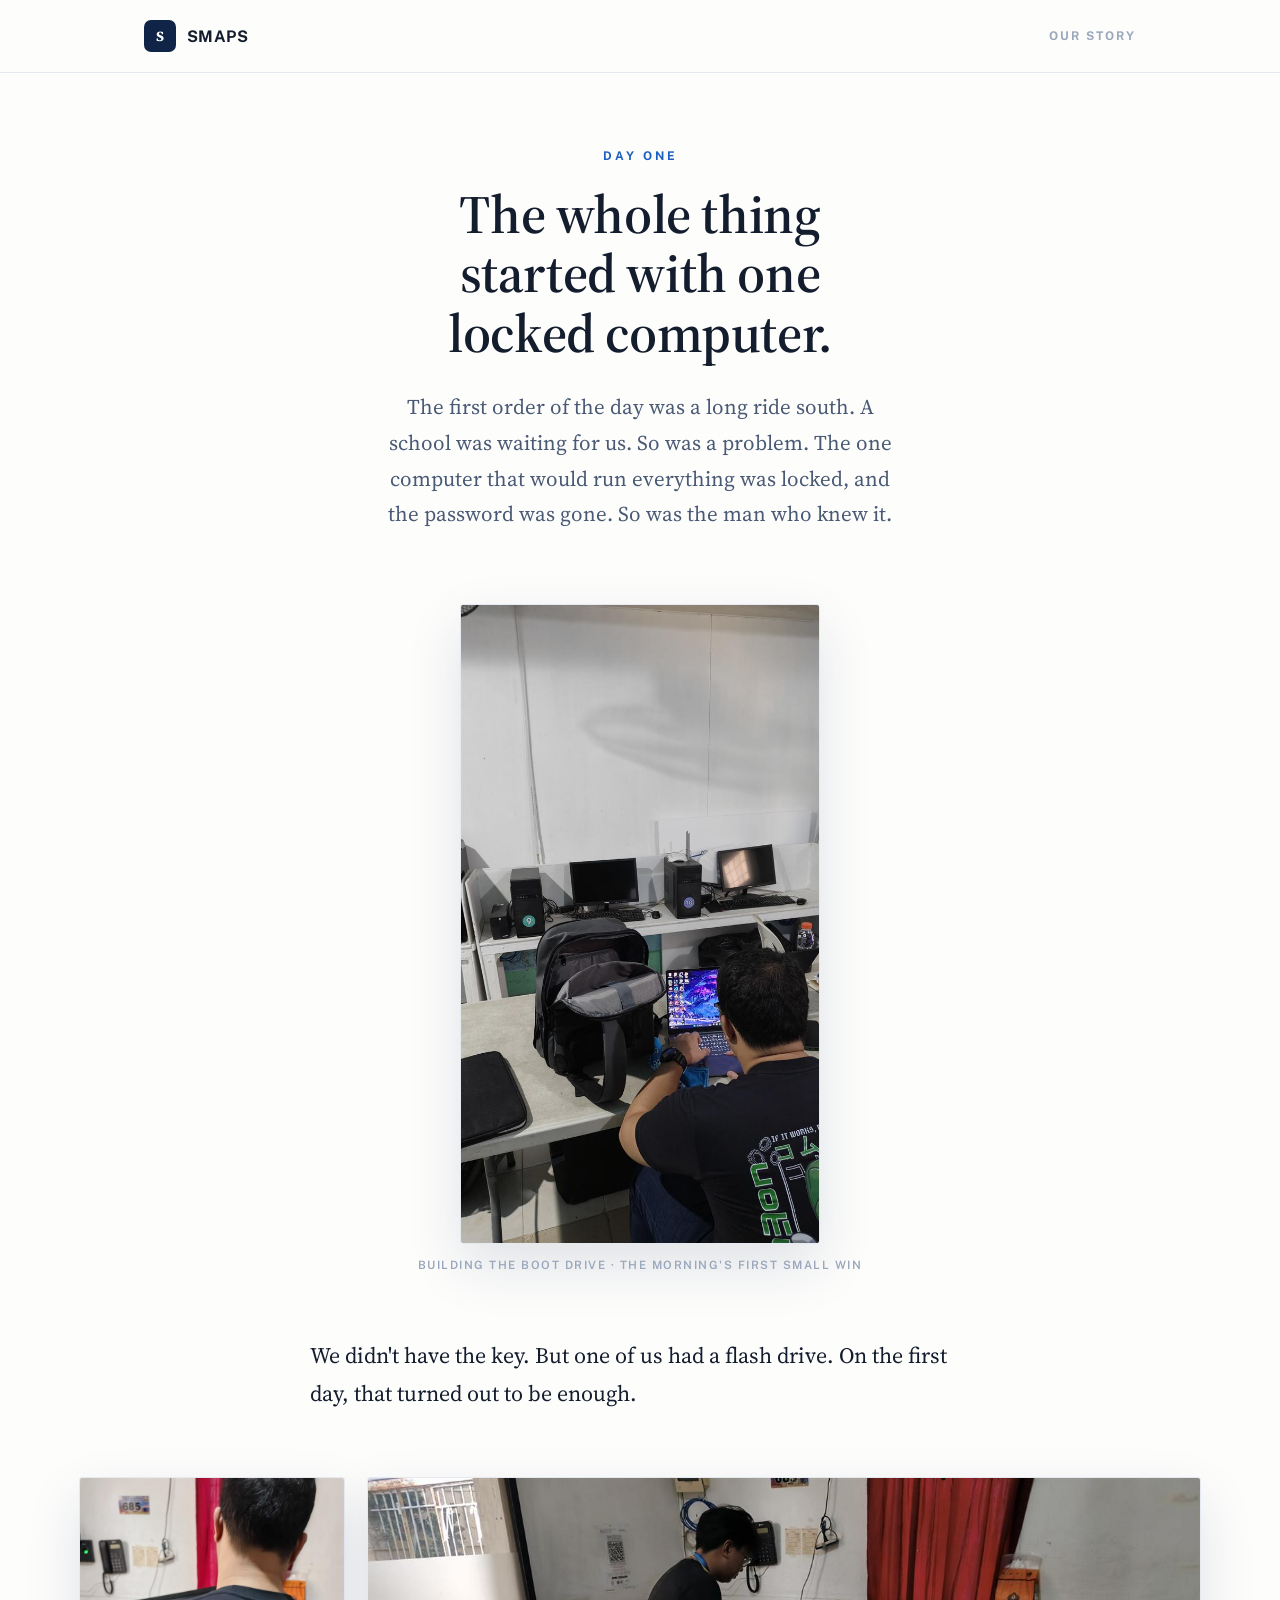
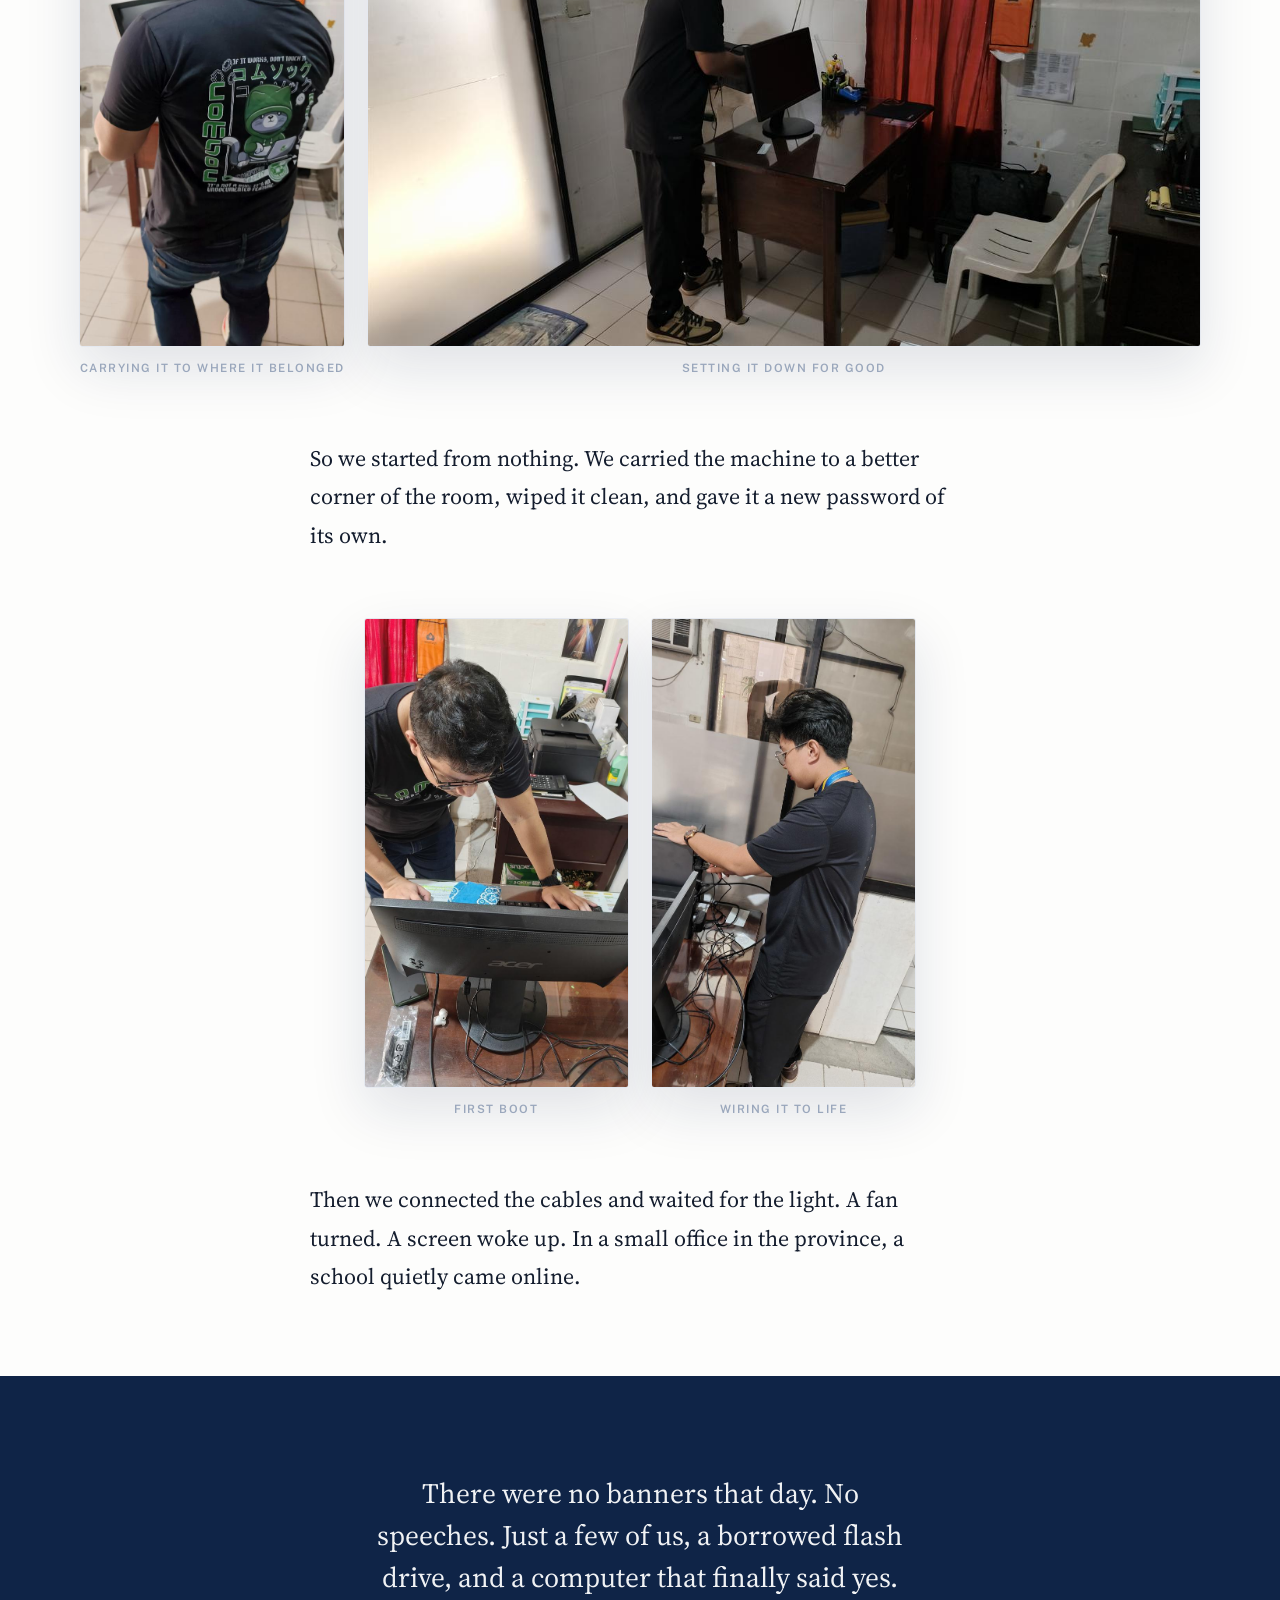
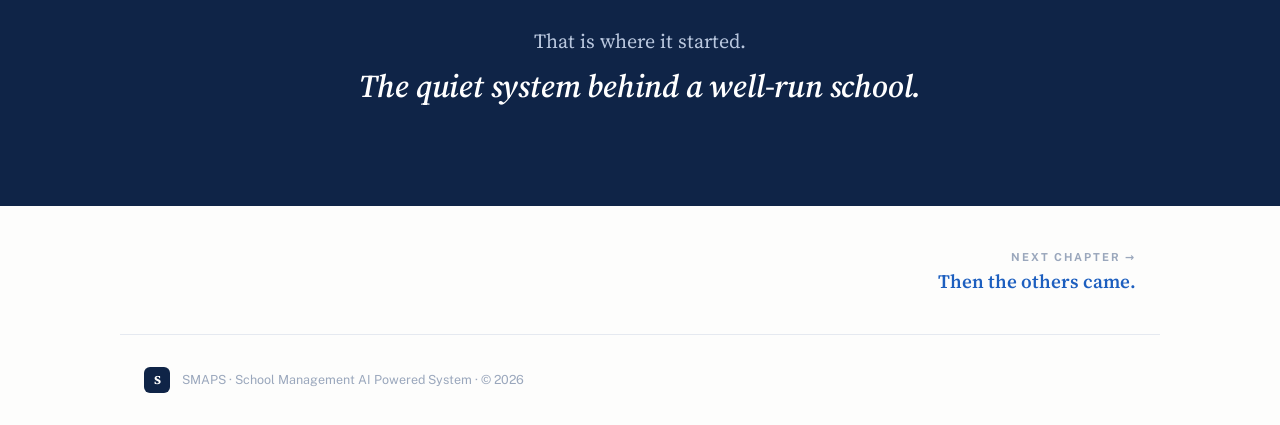
==== story/index.html @ 257e47fe "Add "Our Story" photo-essays under /story Day One (locked-computer origin) + Chapter Two ("Then the " ====
<!DOCTYPE html>
<html lang="en">
<head>
  <meta charset="utf-8">
  <meta name="viewport" content="width=device-width, initial-scale=1">
  <title>SMAPS — Day One</title>
  <meta name="description" content="How SMAPS started: one locked computer, a borrowed flash drive, and a school that quietly came online.">
  <link rel="icon" href="data:image/svg+xml,%3Csvg%20xmlns='http://www.w3.org/2000/svg'%20viewBox='0%200%2032%2032'%3E%3Crect%20width='32'%20height='32'%20rx='7'%20fill='%230F2447'/%3E%3Ctext%20x='16'%20y='23'%20text-anchor='middle'%20font-family='Georgia,serif'%20font-size='19'%20font-weight='700'%20fill='white'%3ES%3C/text%3E%3C/svg%3E">
  <link rel="preconnect" href="https://fonts.googleapis.com">
  <link rel="preconnect" href="https://fonts.gstatic.com" crossorigin>
  <link href="https://fonts.googleapis.com/css2?family=Source+Serif+4:ital,opsz,wght@0,8..60,400;0,8..60,600;0,8..60,700;1,8..60,400;1,8..60,600&family=Public+Sans:wght@400;600;700&display=swap" rel="stylesheet">
  <style>
    :root {
      --navy:#0F2447; --action:#1D5FBF; --action-hover:#164A96; --tint:#E8F0FC;
      --bg:#FDFDFC; --ink:#141D2E; --gray-1:#4A5A75; --gray-2:#5B6B85; --gray-3:#9AA7BC;
      --border:#E5E9F0; --trust-label:#B9C7DE;
      --serif:'Source Serif 4', Georgia, serif;
      --sans:'Public Sans', system-ui, -apple-system, sans-serif;
      --col:660px; --wide:1040px; --pad:24px;
    }
    * { box-sizing:border-box; }
    body { margin:0; background:var(--bg); color:var(--ink); font-family:var(--sans); -webkit-font-smoothing:antialiased; }

    .eyebrow { font-family:var(--sans); font-size:12px; font-weight:700; letter-spacing:3px; text-transform:uppercase; color:var(--action); }

    /* header */
    .site { border-bottom:1px solid var(--border); }
    .site-inner { max-width:var(--wide); margin:0 auto; padding:20px var(--pad); display:flex; align-items:center; gap:12px; }
    .brand { display:flex; align-items:center; gap:11px; }
    .mark { width:32px; height:32px; border-radius:7px; background:var(--navy); color:#fff; display:flex; align-items:center; justify-content:center; font-weight:700; font-size:14px; font-family:var(--serif); flex:none; }
    .brand-name { font-weight:700; font-size:16px; letter-spacing:0.4px; }
    .site-label { margin-left:auto; font-size:12px; font-weight:700; letter-spacing:2px; text-transform:uppercase; color:var(--gray-3); }

    /* article shell */
    .story { padding:0 var(--pad); }
    .col { max-width:var(--col); margin-left:auto; margin-right:auto; }
    .wide { max-width:var(--wide); margin-left:auto; margin-right:auto; }

    /* lede */
    .lede { padding:76px 0 8px; text-align:center; }
    .lede .eyebrow { margin-bottom:22px; }
    .lede h1 { font-family:var(--serif); font-weight:600; font-size:clamp(34px, 5.4vw, 54px); line-height:1.1; letter-spacing:-0.4px; margin:0 auto 26px; max-width:16ch; text-wrap:balance; }
    .intro { font-family:var(--serif); font-size:21px; line-height:1.7; color:var(--gray-1); margin:0 auto; max-width:52ch; text-wrap:pretty; }

    /* narrative paragraphs */
    .beat { font-family:var(--serif); font-size:22px; line-height:1.75; color:var(--ink); margin:56px auto; text-wrap:pretty; }
    .beat .lead-cap { font-weight:700; }

    /* figures */
    figure { margin:0; }
    .story figure img {
      display:block; width:auto; max-width:100%; height:auto;
      border:1px solid var(--border); border-radius:3px;
      box-shadow:0 22px 56px rgba(15,36,71,0.12);
    }
    figcaption { font-family:var(--sans); font-size:11.5px; font-weight:600; letter-spacing:1.5px; text-transform:uppercase; color:var(--gray-3); margin-top:14px; text-align:center; }

    /* single wide photo (portrait) */
    .solo { margin:64px auto; text-align:center; }
    .solo img { max-height:640px; margin:0 auto; }

    /* photo pairs */
    .pair { margin:64px auto; display:flex; gap:22px; justify-content:center; align-items:flex-start; flex-wrap:wrap; }
    .pair figure { display:flex; flex-direction:column; align-items:center; }
    .pair figure img { max-height:470px; }

    /* closing band */
    .closing { background:var(--navy); margin-top:80px; padding:96px var(--pad); }
    .closing .col { text-align:center; }
    .closing-lead { font-family:var(--serif); font-size:clamp(22px, 3vw, 28px); line-height:1.5; color:rgba(255,255,255,0.94); margin:0 0 28px; text-wrap:balance; }
    .closing-tag { font-family:var(--serif); font-size:20px; line-height:1.5; color:var(--trust-label); margin:0; }
    .closing-tag em { display:block; margin-top:6px; font-style:italic; font-size:clamp(24px, 3.4vw, 32px); font-weight:600; color:#fff; letter-spacing:-0.2px; }

    /* footer */
    .site-footer { border-top:1px solid var(--border); max-width:var(--wide); margin:0 auto; padding:32px var(--pad); display:flex; align-items:center; gap:12px; }
    .site-footer .mark { width:26px; height:26px; font-size:12px; border-radius:6px; }
    .site-footer span { font-size:12.5px; color:var(--gray-3); }

    /* scroll reveal (disabled under reduced-motion) */
    .reveal { opacity:0; transform:translateY(18px); transition:opacity .7s ease, transform .7s ease; }
    .reveal.in { opacity:1; transform:none; }
    @media (prefers-reduced-motion: reduce) { .reveal { opacity:1; transform:none; transition:none; } }

    /* mobile */
    @media (max-width:680px) {
      :root { --pad:20px; }
      .lede { padding:52px 0 4px; }
      .intro { font-size:19px; }
      .beat { font-size:20px; margin:44px auto; }
      .pair { flex-direction:column; gap:28px; margin:44px auto; }
      .pair figure img { max-height:none; width:100%; }
      .solo img { max-height:none; width:100%; }
      .closing { padding:72px var(--pad); margin-top:56px; }
    }

    /* chapter nav */
    .chapter-nav { max-width:var(--wide); margin:0 auto; padding:40px var(--pad); text-align:right; }
    .chapter-link { display:inline-flex; flex-direction:column; gap:4px; text-decoration:none; }
    .chapter-link .cn-kicker { font-size:11px; font-weight:700; letter-spacing:2px; text-transform:uppercase; color:var(--gray-3); }
    .chapter-link .cn-title { font-family:var(--serif); font-size:19px; font-weight:600; color:var(--action); }
    .chapter-link:hover .cn-title { color:var(--action-hover); }
  </style>
</head>
<body>

  <header class="site">
    <div class="site-inner">
      <div class="brand">
        <div class="mark">S</div>
        <span class="brand-name">SMAPS</span>
      </div>
      <div class="site-label">Our Story</div>
    </div>
  </header>

  <article class="story">
    <header class="lede col">
      <div class="eyebrow">Day One</div>
      <h1>The whole thing started with one locked computer.</h1>
      <p class="intro">The first order of the day was a long ride south. A school was waiting for us. So was a problem. The one computer that would run everything was locked, and the password was gone. So was the man who knew it.</p>
    </header>

    <figure class="solo reveal">
      <img src="assets/1.jpg" alt="A teammate building a Windows boot drive on a laptop, older tower PCs on the shelf behind">
      <figcaption>Building the boot drive · the morning's first small win</figcaption>
    </figure>

    <p class="beat col reveal">We didn't have the key. But one of us had a flash drive. On the first day, that turned out to be enough.</p>

    <div class="pair reveal">
      <figure>
        <img src="assets/2.jpg" alt="Carrying the computer across the room to a better spot">
        <figcaption>Carrying it to where it belonged</figcaption>
      </figure>
      <figure>
        <img src="assets/3.jpg" alt="Setting the monitor down on a wooden desk in the new spot">
        <figcaption>Setting it down for good</figcaption>
      </figure>
    </div>

    <p class="beat col reveal">So we started from nothing. We carried the machine to a better corner of the room, wiped it clean, and gave it a new password of its own.</p>

    <div class="pair reveal">
      <figure>
        <img src="assets/4.jpg" alt="Hands on the keyboard at first boot, a Divine Mercy image on the wall above">
        <figcaption>First boot</figcaption>
      </figure>
      <figure>
        <img src="assets/5.jpg" alt="Wiring the cables into the back of the machine">
        <figcaption>Wiring it to life</figcaption>
      </figure>
    </div>

    <p class="beat col reveal">Then we connected the cables and waited for the light. A fan turned. A screen woke up. In a small office in the province, a school quietly came online.</p>
  </article>

  <section class="closing">
    <div class="col">
      <p class="closing-lead">There were no banners that day. No speeches. Just a few of us, a borrowed flash drive, and a computer that finally said yes.</p>
      <p class="closing-tag">That is where it started.<em>The quiet system behind a well-run school.</em></p>
    </div>
  </section>

  <nav class="chapter-nav">
    <a class="chapter-link" href="day-two/index.html">
      <span class="cn-kicker">Next chapter →</span>
      <span class="cn-title">Then the others came.</span>
    </a>
  </nav>

  <footer class="site-footer">
    <div class="mark">S</div>
    <span>SMAPS · School Management AI Powered System · © 2026</span>
  </footer>

  <script>
    (function () {
      var els = document.querySelectorAll('.reveal');
      if (!('IntersectionObserver' in window) || matchMedia('(prefers-reduced-motion: reduce)').matches) {
        els.forEach(function (el) { el.classList.add('in'); });
        return;
      }
      var io = new IntersectionObserver(function (entries) {
        entries.forEach(function (e) { if (e.isIntersecting) { e.target.classList.add('in'); io.unobserve(e.target); } });
      }, { rootMargin: '0px 0px -12% 0px', threshold: 0.08 });
      els.forEach(function (el) { io.observe(el); });
    })();
  </script>
</body>
</html>
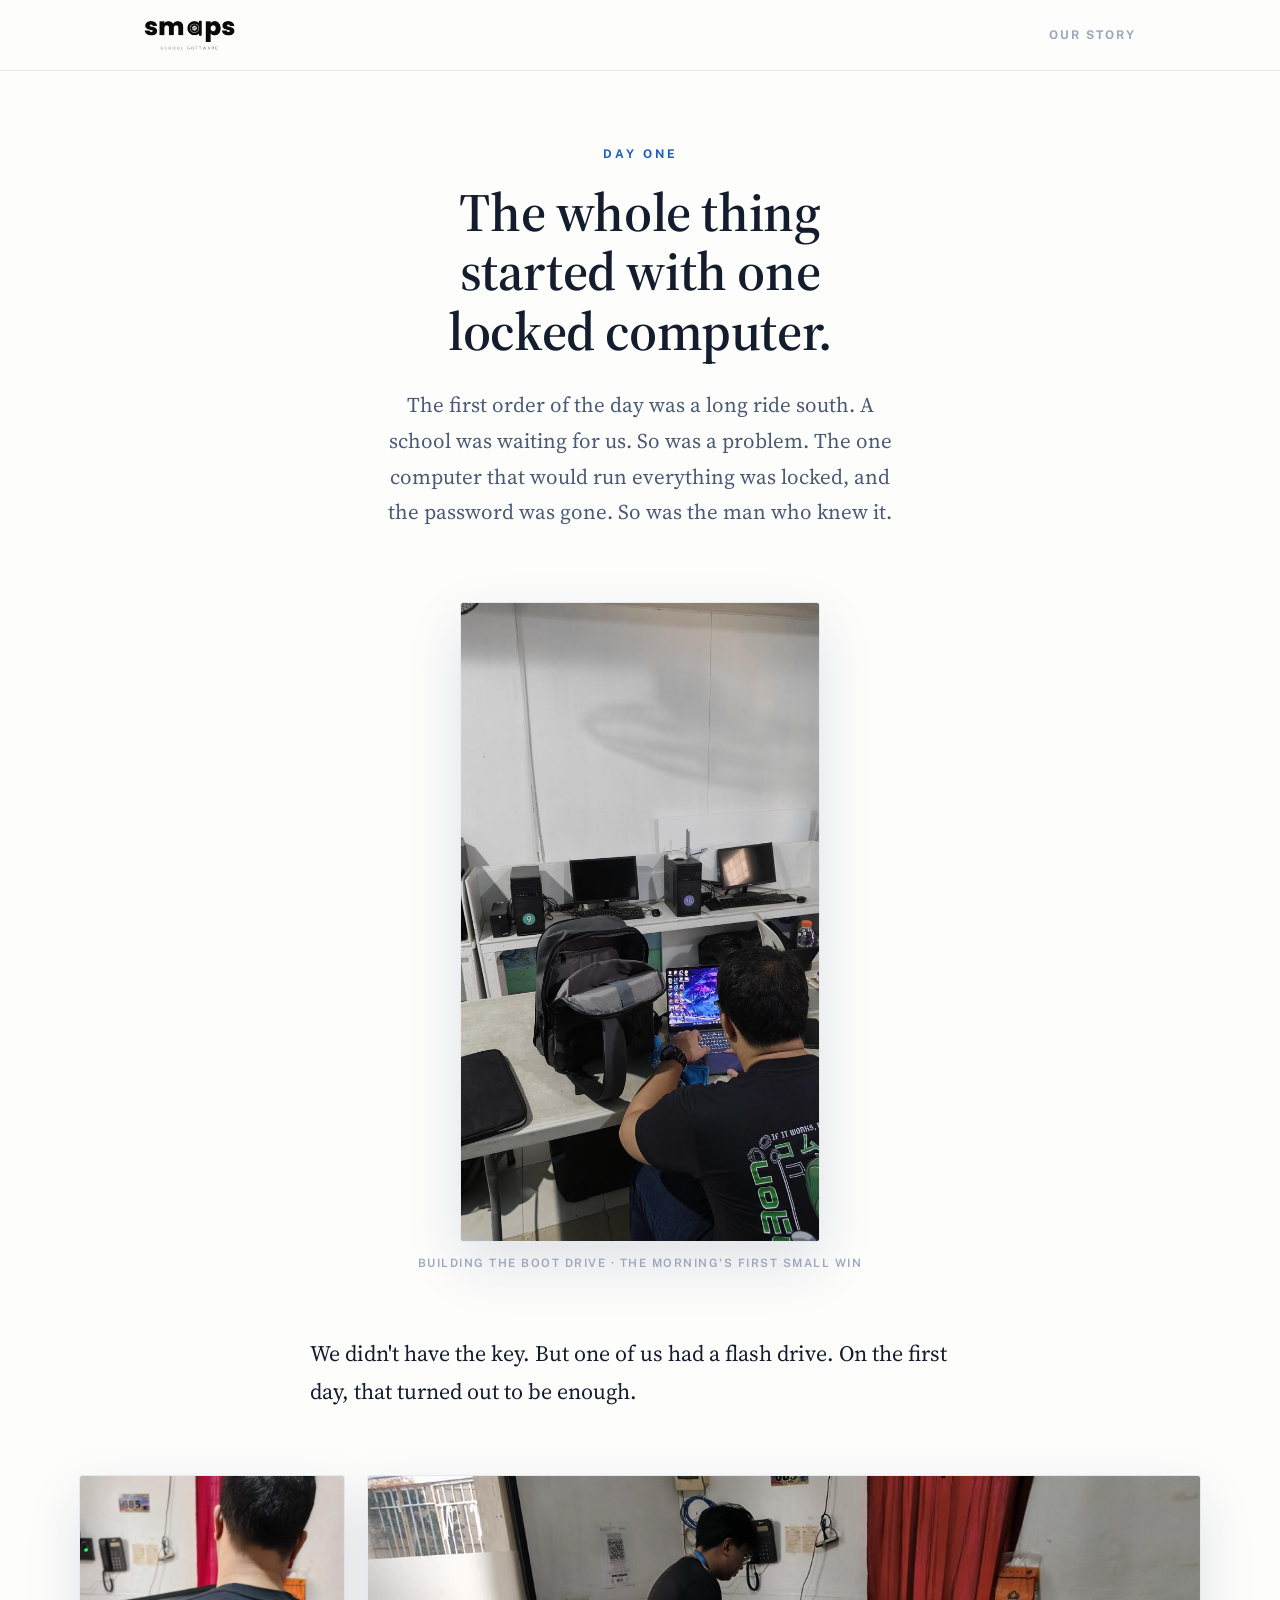
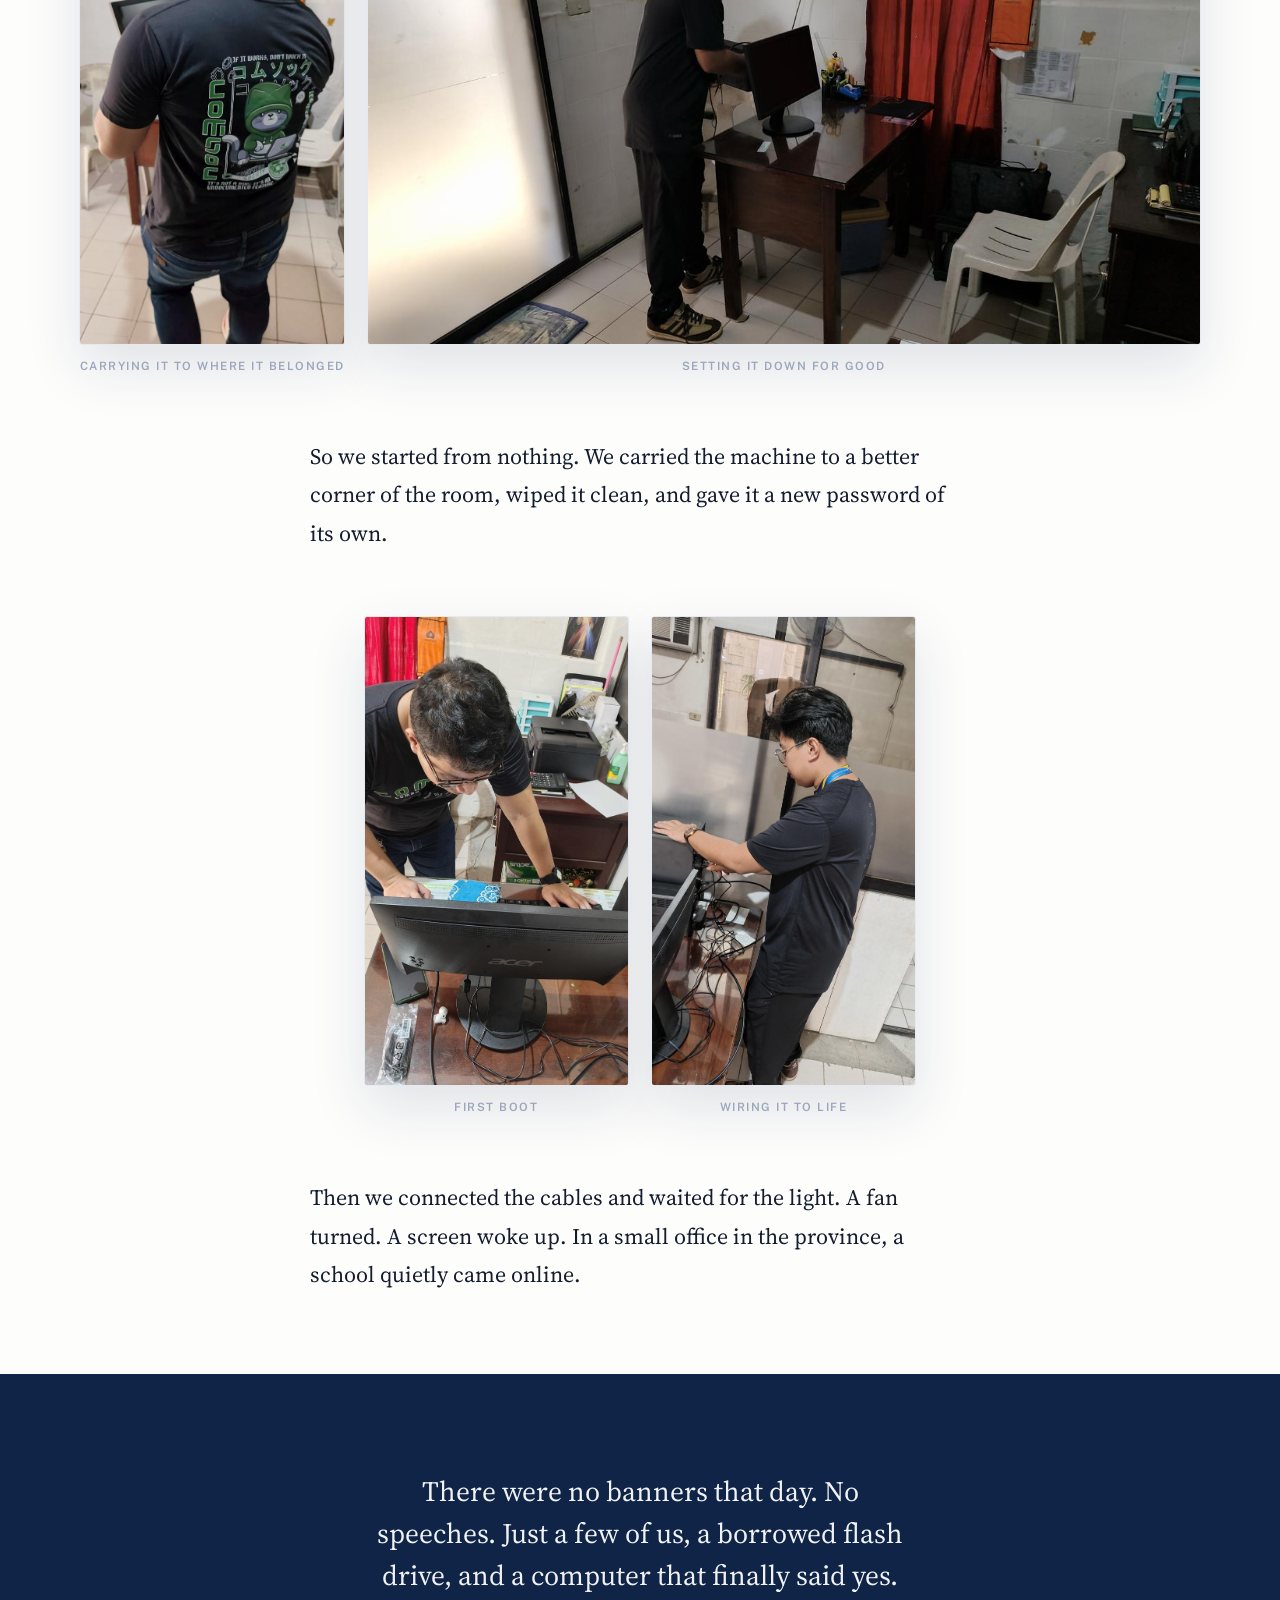
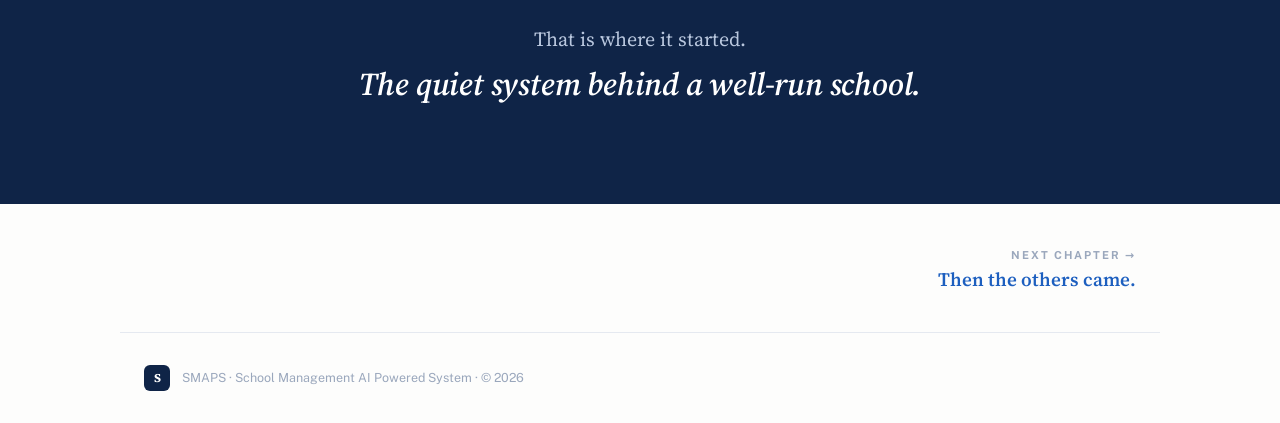
==== commit 9395739f: "Add SMAPS logo + Our Story section (glimpse + BLVD feature) - Real logo in landing header (white, ov" ====
--- a/story/index.html
+++ b/story/index.html
@@ -29,6 +29,7 @@
     .brand { display:flex; align-items:center; gap:11px; }
     .mark { width:32px; height:32px; border-radius:7px; background:var(--navy); color:#fff; display:flex; align-items:center; justify-content:center; font-weight:700; font-size:14px; font-family:var(--serif); flex:none; }
     .brand-name { font-weight:700; font-size:16px; letter-spacing:0.4px; }
+    .brand-logo { height:30px; width:auto; display:block; }
     .site-label { margin-left:auto; font-size:12px; font-weight:700; letter-spacing:2px; text-transform:uppercase; color:var(--gray-3); }
 
     /* article shell */
@@ -105,10 +106,9 @@
 
   <header class="site">
     <div class="site-inner">
-      <div class="brand">
-        <div class="mark">S</div>
-        <span class="brand-name">SMAPS</span>
-      </div>
+      <a class="brand" href="#" aria-label="SMAPS home">
+        <img class="brand-logo" src="assets/logo.png" alt="SMAPS — School Management AI Powered System">
+      </a>
       <div class="site-label">Our Story</div>
     </div>
   </header>
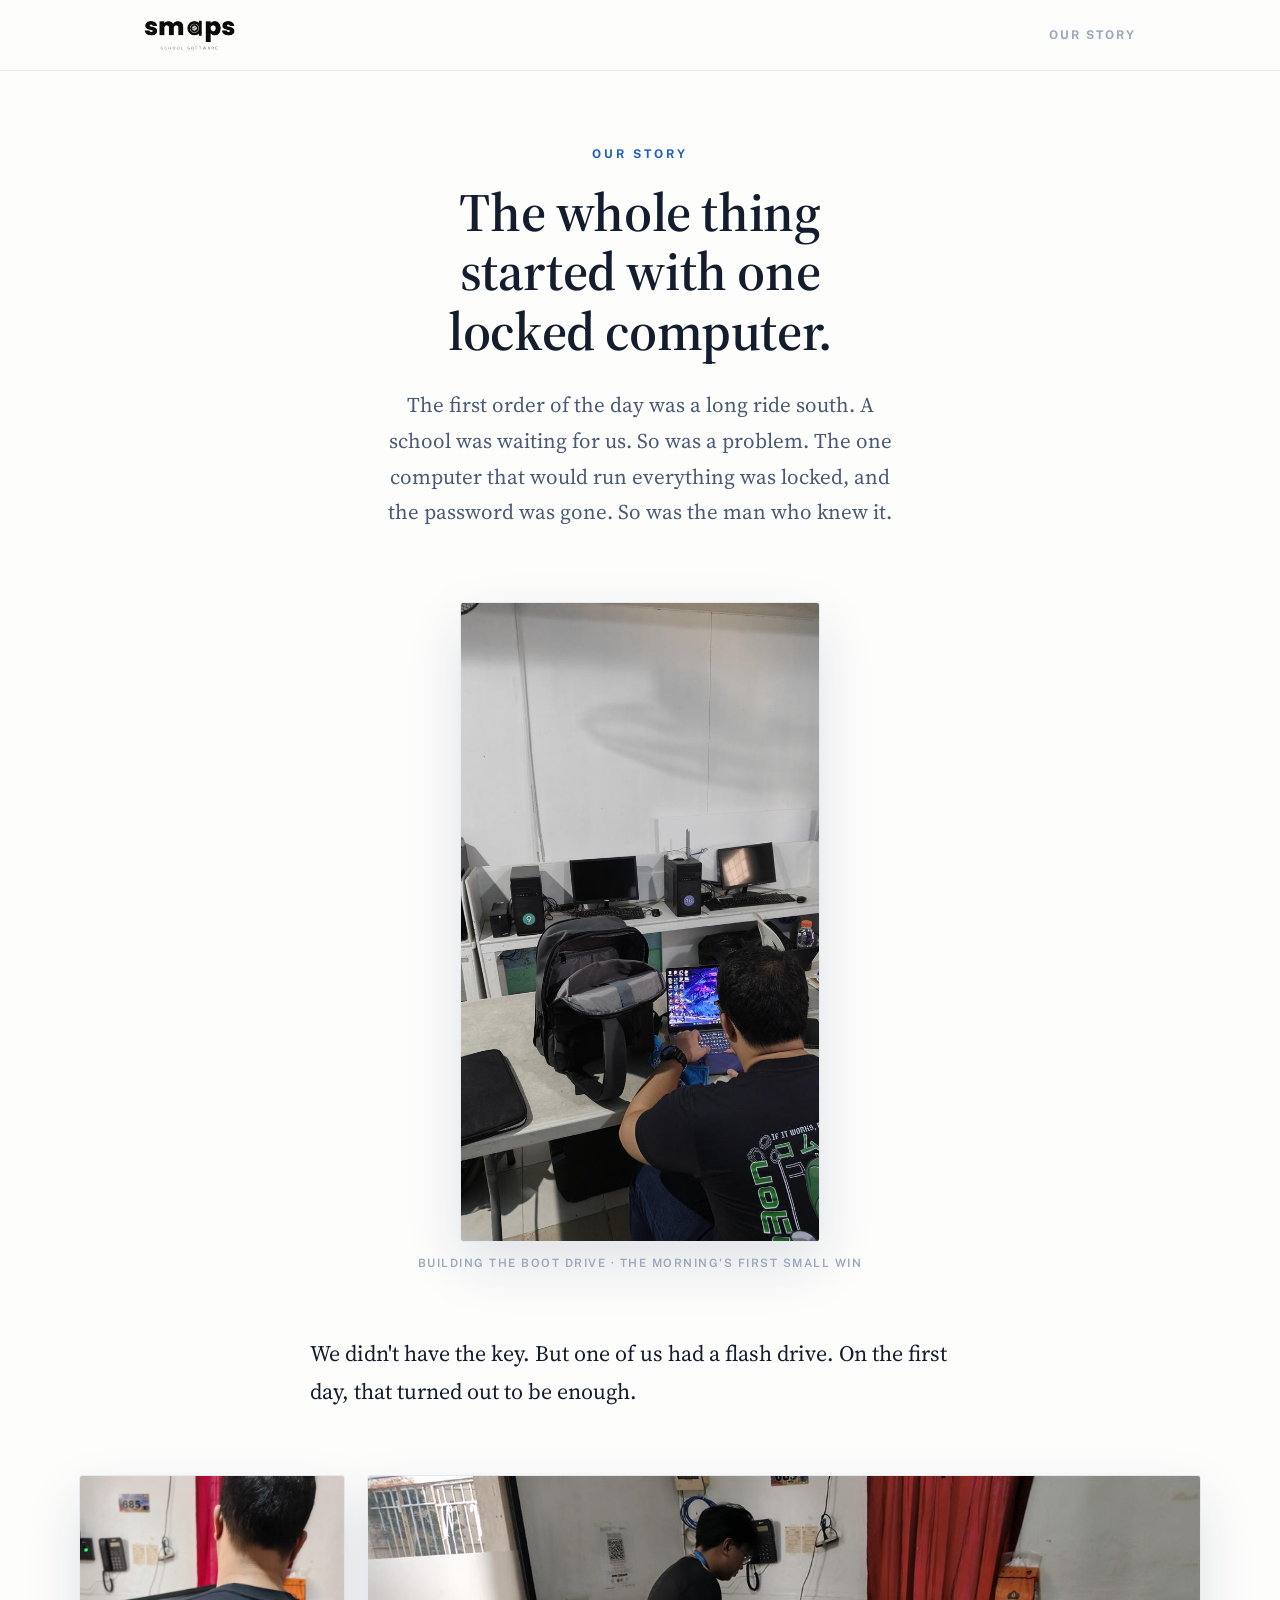
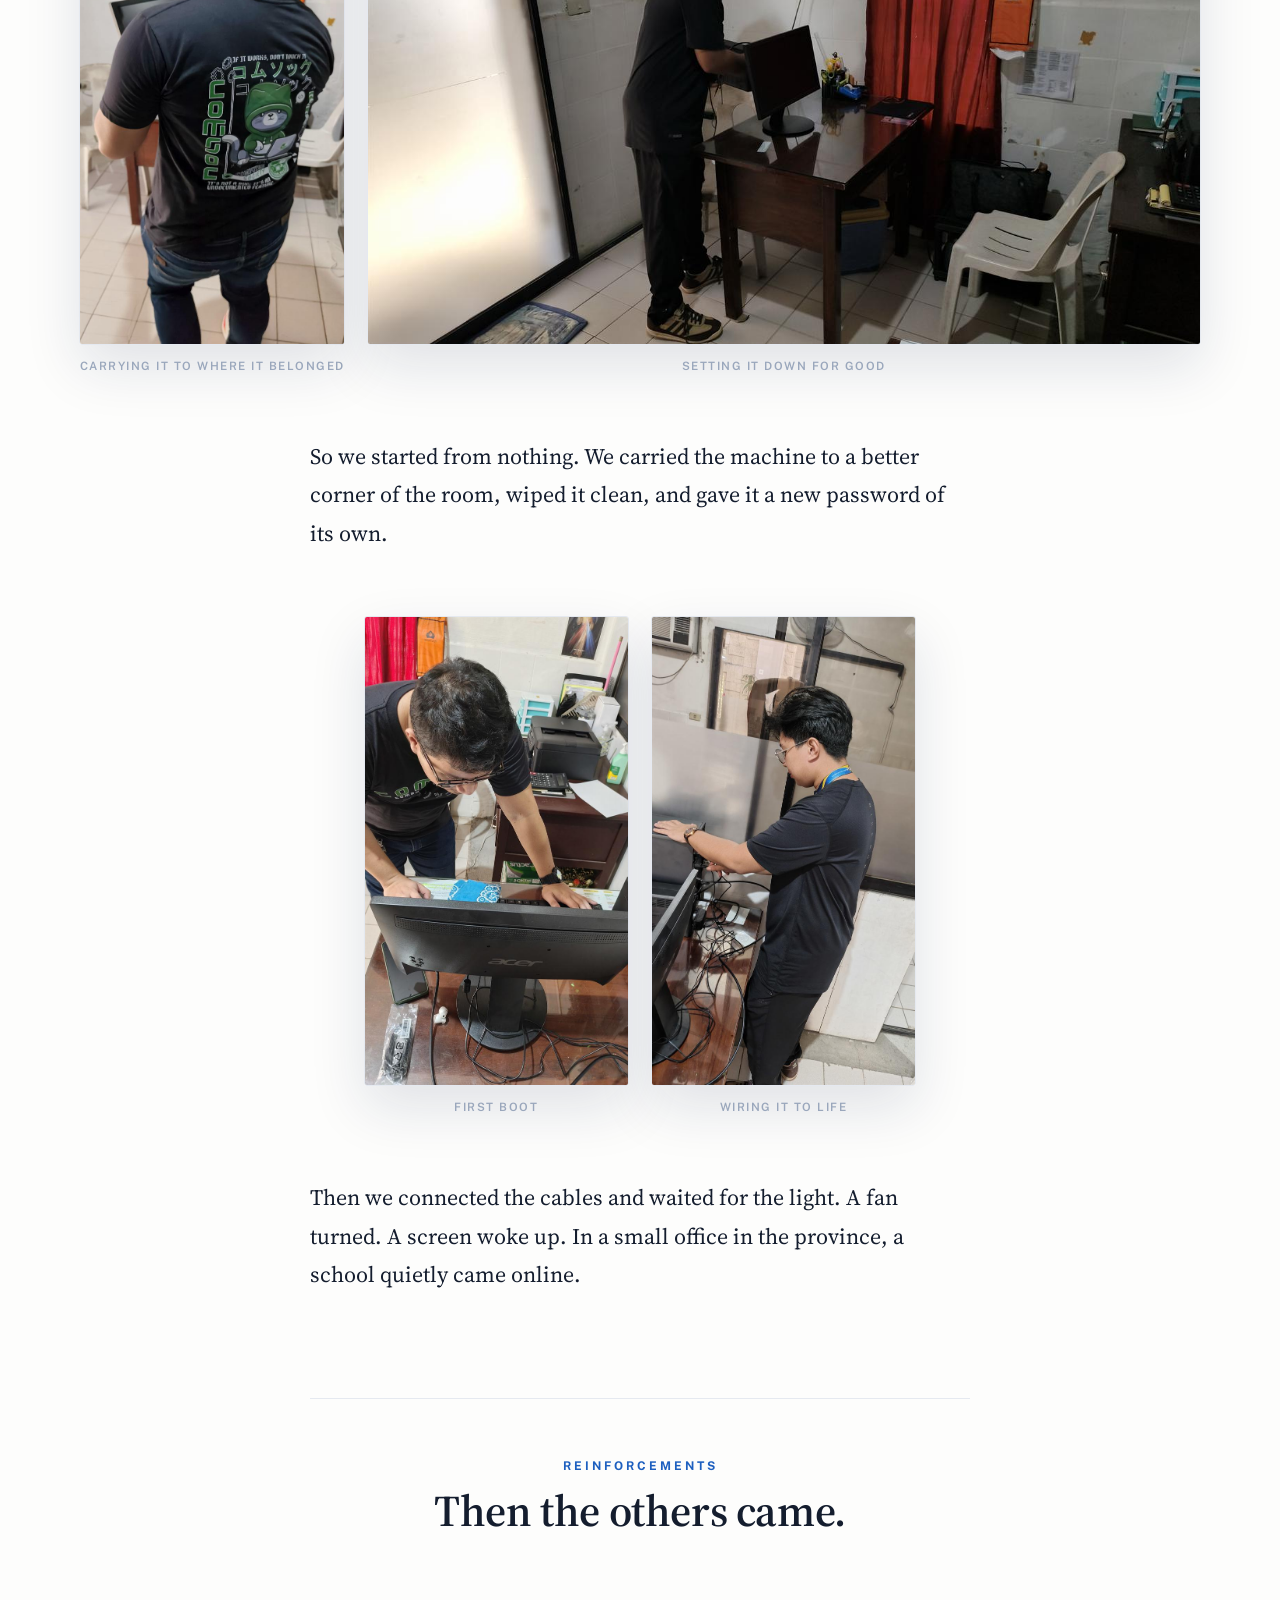
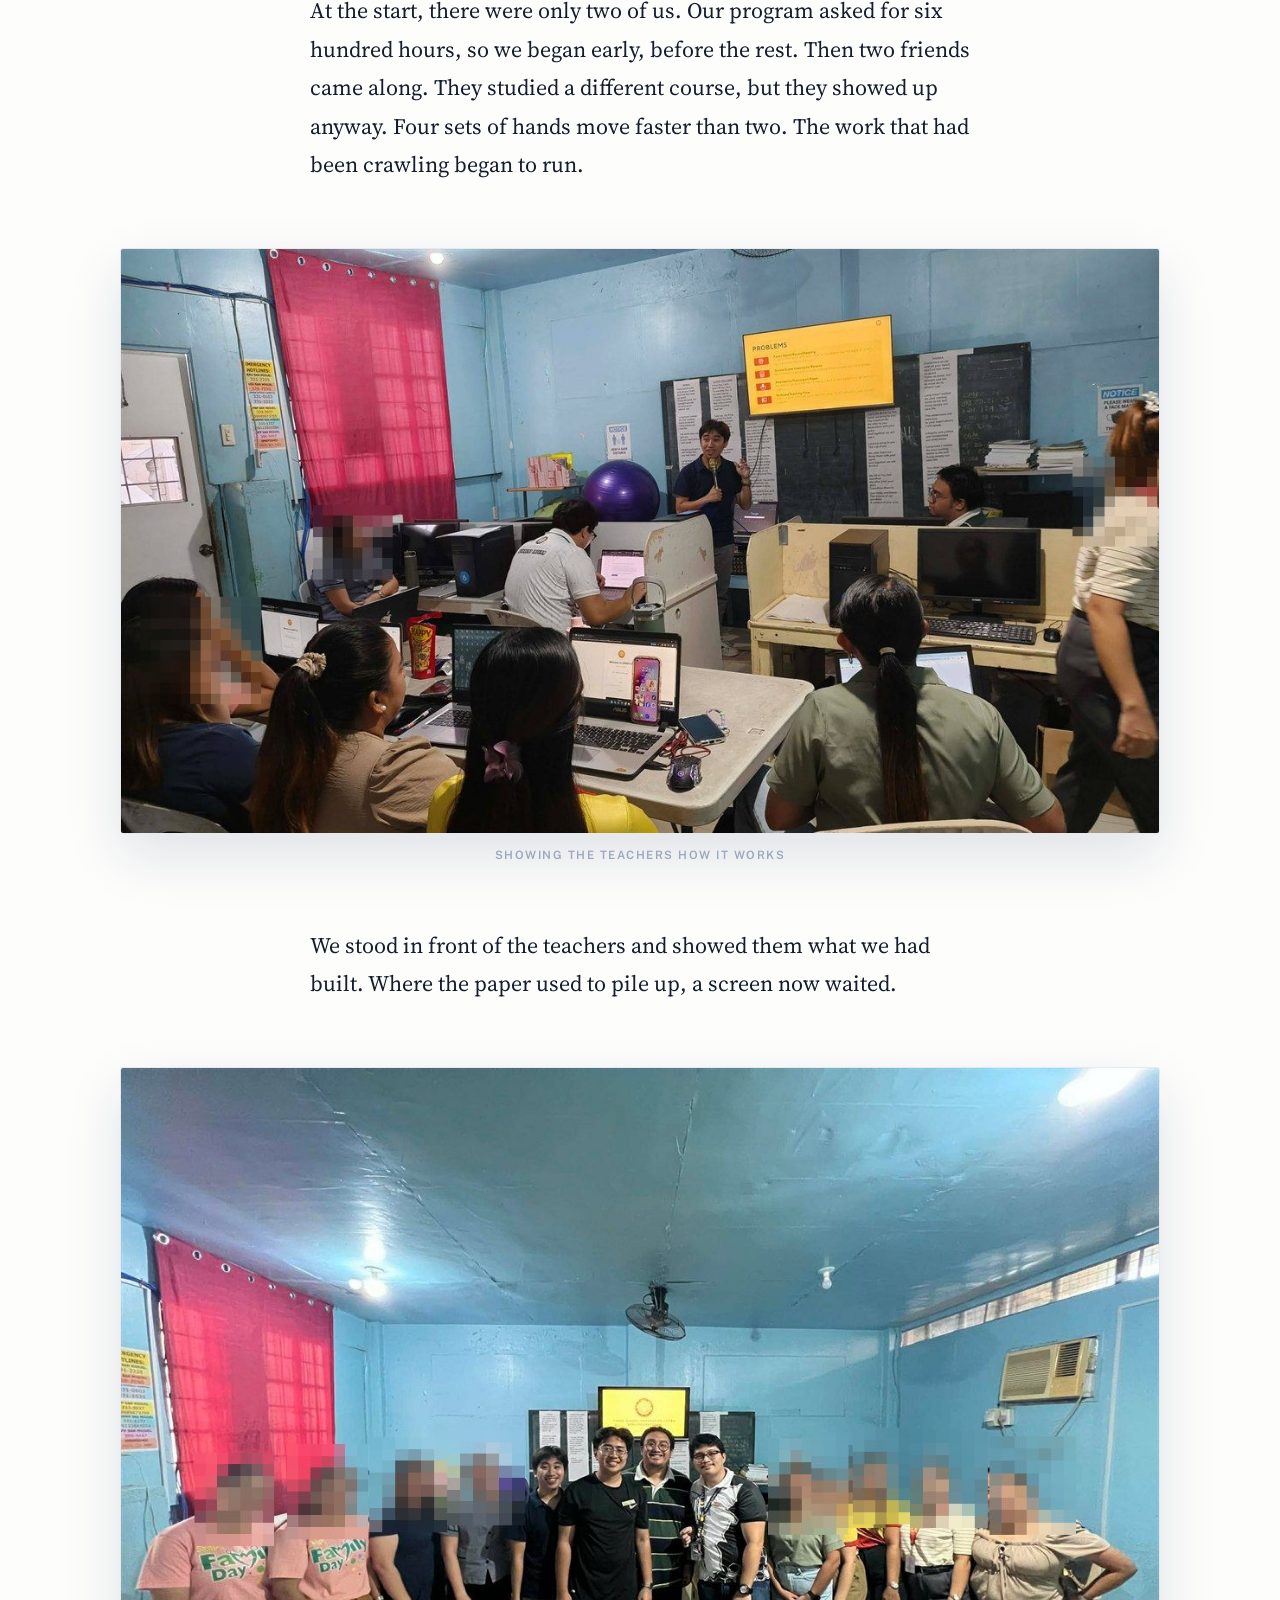
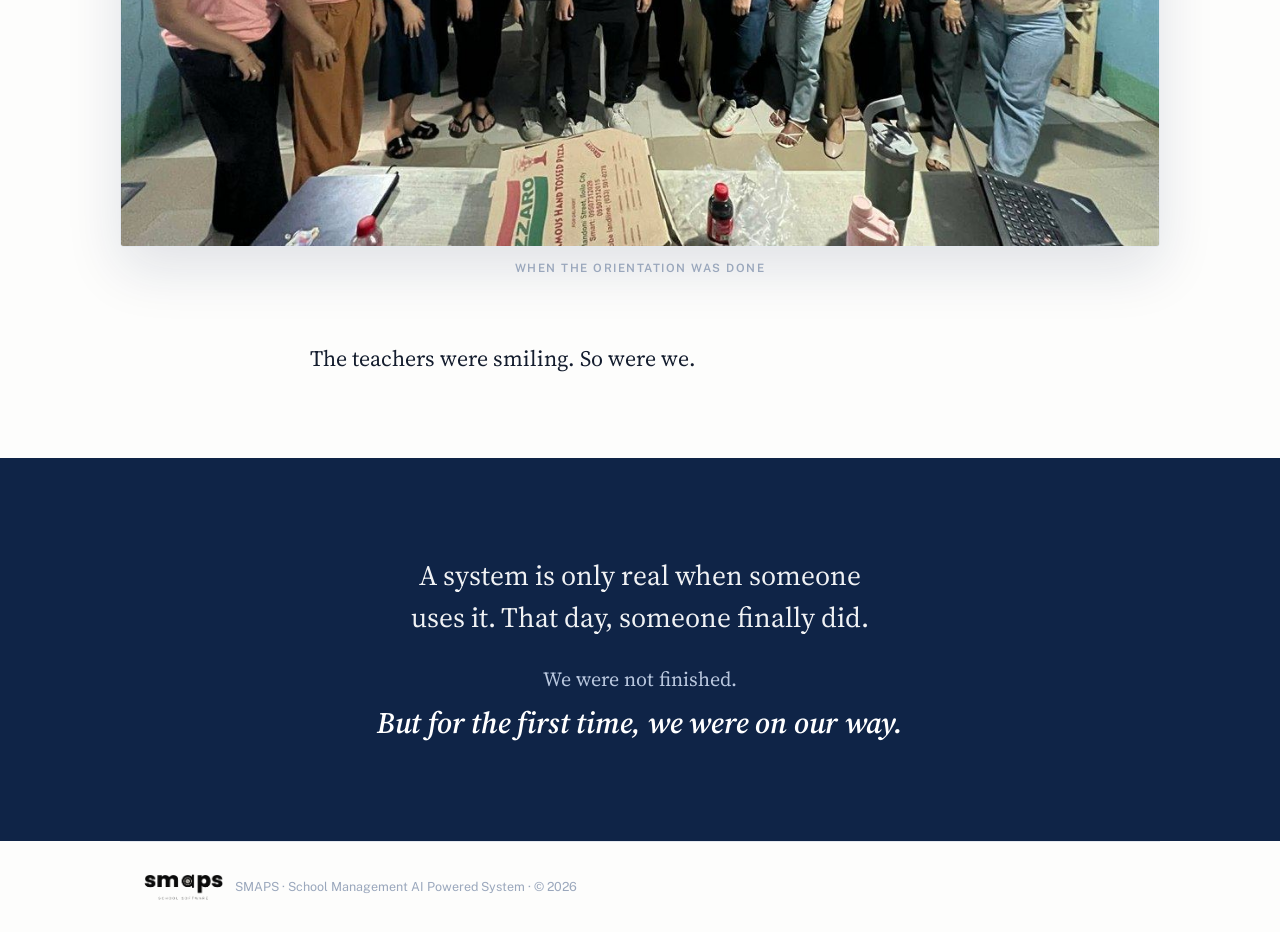
==== commit dc8402ae: "Merge story into one page; fix images/logo on Vercel; light color-scheme - /story is now a single co" ====
--- a/story/index.html
+++ b/story/index.html
@@ -3,14 +3,16 @@
 <head>
   <meta charset="utf-8">
   <meta name="viewport" content="width=device-width, initial-scale=1">
-  <title>SMAPS — Day One</title>
-  <meta name="description" content="How SMAPS started: one locked computer, a borrowed flash drive, and a school that quietly came online.">
+  <meta name="color-scheme" content="light">
+  <title>SMAPS — Our Story</title>
+  <meta name="description" content="How SMAPS started: one locked computer, a borrowed flash drive, and a little help that turned a parish school's paperwork into a system.">
   <link rel="icon" href="data:image/svg+xml,%3Csvg%20xmlns='http://www.w3.org/2000/svg'%20viewBox='0%200%2032%2032'%3E%3Crect%20width='32'%20height='32'%20rx='7'%20fill='%230F2447'/%3E%3Ctext%20x='16'%20y='23'%20text-anchor='middle'%20font-family='Georgia,serif'%20font-size='19'%20font-weight='700'%20fill='white'%3ES%3C/text%3E%3C/svg%3E">
   <link rel="preconnect" href="https://fonts.googleapis.com">
   <link rel="preconnect" href="https://fonts.gstatic.com" crossorigin>
   <link href="https://fonts.googleapis.com/css2?family=Source+Serif+4:ital,opsz,wght@0,8..60,400;0,8..60,600;0,8..60,700;1,8..60,400;1,8..60,600&family=Public+Sans:wght@400;600;700&display=swap" rel="stylesheet">
   <style>
     :root {
+      color-scheme: light;
       --navy:#0F2447; --action:#1D5FBF; --action-hover:#164A96; --tint:#E8F0FC;
       --bg:#FDFDFC; --ink:#141D2E; --gray-1:#4A5A75; --gray-2:#5B6B85; --gray-3:#9AA7BC;
       --border:#E5E9F0; --trust-label:#B9C7DE;
@@ -26,16 +28,13 @@
     /* header */
     .site { border-bottom:1px solid var(--border); }
     .site-inner { max-width:var(--wide); margin:0 auto; padding:20px var(--pad); display:flex; align-items:center; gap:12px; }
-    .brand { display:flex; align-items:center; gap:11px; }
-    .mark { width:32px; height:32px; border-radius:7px; background:var(--navy); color:#fff; display:flex; align-items:center; justify-content:center; font-weight:700; font-size:14px; font-family:var(--serif); flex:none; }
-    .brand-name { font-weight:700; font-size:16px; letter-spacing:0.4px; }
+    .brand { display:flex; align-items:center; }
     .brand-logo { height:30px; width:auto; display:block; }
     .site-label { margin-left:auto; font-size:12px; font-weight:700; letter-spacing:2px; text-transform:uppercase; color:var(--gray-3); }
 
     /* article shell */
     .story { padding:0 var(--pad); }
     .col { max-width:var(--col); margin-left:auto; margin-right:auto; }
-    .wide { max-width:var(--wide); margin-left:auto; margin-right:auto; }
 
     /* lede */
     .lede { padding:76px 0 8px; text-align:center; }
@@ -45,39 +44,37 @@
 
     /* narrative paragraphs */
     .beat { font-family:var(--serif); font-size:22px; line-height:1.75; color:var(--ink); margin:56px auto; text-wrap:pretty; }
-    .beat .lead-cap { font-weight:700; }
 
     /* figures */
     figure { margin:0; }
-    .story figure img {
-      display:block; width:auto; max-width:100%; height:auto;
-      border:1px solid var(--border); border-radius:3px;
-      box-shadow:0 22px 56px rgba(15,36,71,0.12);
-    }
+    .story figure img { display:block; border:1px solid var(--border); border-radius:3px; box-shadow:0 22px 56px rgba(15,36,71,0.12); }
     figcaption { font-family:var(--sans); font-size:11.5px; font-weight:600; letter-spacing:1.5px; text-transform:uppercase; color:var(--gray-3); margin-top:14px; text-align:center; }
-
-    /* single wide photo (portrait) */
     .solo { margin:64px auto; text-align:center; }
-    .solo img { max-height:640px; margin:0 auto; }
-
-    /* photo pairs */
+    .solo img { max-height:640px; max-width:100%; width:auto; height:auto; margin:0 auto; }
     .pair { margin:64px auto; display:flex; gap:22px; justify-content:center; align-items:flex-start; flex-wrap:wrap; }
     .pair figure { display:flex; flex-direction:column; align-items:center; }
-    .pair figure img { max-height:470px; }
+    .pair figure img { max-height:470px; max-width:100%; width:auto; height:auto; }
+    .figure-wide { max-width:var(--wide); margin:64px auto; }
+    .figure-wide img { width:100%; height:auto; }
+
+    /* chapter break (single-page divider between the two acts) */
+    .chapter-break { max-width:var(--col); margin:104px auto 0; padding-top:60px; border-top:1px solid var(--border); text-align:center; }
+    .chapter-break .eyebrow { margin-bottom:14px; }
+    .break-title { font-family:var(--serif); font-size:clamp(30px, 4.6vw, 44px); line-height:1.1; font-weight:600; margin:0; letter-spacing:-0.4px; text-wrap:balance; }
 
     /* closing band */
     .closing { background:var(--navy); margin-top:80px; padding:96px var(--pad); }
     .closing .col { text-align:center; }
-    .closing-lead { font-family:var(--serif); font-size:clamp(22px, 3vw, 28px); line-height:1.5; color:rgba(255,255,255,0.94); margin:0 0 28px; text-wrap:balance; }
+    .closing-lead { font-family:var(--serif); font-size:clamp(22px, 3vw, 28px); line-height:1.5; color:rgba(255,255,255,0.94); margin:0 0 26px; text-wrap:balance; }
     .closing-tag { font-family:var(--serif); font-size:20px; line-height:1.5; color:var(--trust-label); margin:0; }
-    .closing-tag em { display:block; margin-top:6px; font-style:italic; font-size:clamp(24px, 3.4vw, 32px); font-weight:600; color:#fff; letter-spacing:-0.2px; }
+    .closing-tag em { display:block; margin-top:6px; font-style:italic; font-size:clamp(23px, 3.2vw, 30px); font-weight:600; color:#fff; letter-spacing:-0.2px; }
 
     /* footer */
     .site-footer { border-top:1px solid var(--border); max-width:var(--wide); margin:0 auto; padding:32px var(--pad); display:flex; align-items:center; gap:12px; }
-    .site-footer .mark { width:26px; height:26px; font-size:12px; border-radius:6px; }
+    .site-footer .footer-logo { height:26px; width:auto; display:block; }
     .site-footer span { font-size:12.5px; color:var(--gray-3); }
 
-    /* scroll reveal (disabled under reduced-motion) */
+    /* scroll reveal */
     .reveal { opacity:0; transform:translateY(18px); transition:opacity .7s ease, transform .7s ease; }
     .reveal.in { opacity:1; transform:none; }
     @media (prefers-reduced-motion: reduce) { .reveal { opacity:1; transform:none; transition:none; } }
@@ -91,23 +88,18 @@
       .pair { flex-direction:column; gap:28px; margin:44px auto; }
       .pair figure img { max-height:none; width:100%; }
       .solo img { max-height:none; width:100%; }
+      .figure-wide { margin:44px auto; }
+      .chapter-break { margin-top:72px; }
       .closing { padding:72px var(--pad); margin-top:56px; }
     }
-
-    /* chapter nav */
-    .chapter-nav { max-width:var(--wide); margin:0 auto; padding:40px var(--pad); text-align:right; }
-    .chapter-link { display:inline-flex; flex-direction:column; gap:4px; text-decoration:none; }
-    .chapter-link .cn-kicker { font-size:11px; font-weight:700; letter-spacing:2px; text-transform:uppercase; color:var(--gray-3); }
-    .chapter-link .cn-title { font-family:var(--serif); font-size:19px; font-weight:600; color:var(--action); }
-    .chapter-link:hover .cn-title { color:var(--action-hover); }
   </style>
 </head>
 <body>
 
   <header class="site">
     <div class="site-inner">
-      <a class="brand" href="#" aria-label="SMAPS home">
-        <img class="brand-logo" src="assets/logo.png" alt="SMAPS — School Management AI Powered System">
+      <a class="brand" href="/" aria-label="SMAPS home">
+        <img class="brand-logo" src="/story/assets/logo.png" alt="SMAPS — School Management AI Powered System">
       </a>
       <div class="site-label">Our Story</div>
     </div>
@@ -115,13 +107,13 @@
 
   <article class="story">
     <header class="lede col">
-      <div class="eyebrow">Day One</div>
+      <div class="eyebrow">Our Story</div>
       <h1>The whole thing started with one locked computer.</h1>
       <p class="intro">The first order of the day was a long ride south. A school was waiting for us. So was a problem. The one computer that would run everything was locked, and the password was gone. So was the man who knew it.</p>
     </header>
 
     <figure class="solo reveal">
-      <img src="assets/1.jpg" alt="A teammate building a Windows boot drive on a laptop, older tower PCs on the shelf behind">
+      <img src="/story/assets/1.jpg" alt="A teammate building a Windows boot drive on a laptop, older tower PCs on the shelf behind">
       <figcaption>Building the boot drive · the morning's first small win</figcaption>
     </figure>
 
@@ -129,11 +121,11 @@
 
     <div class="pair reveal">
       <figure>
-        <img src="assets/2.jpg" alt="Carrying the computer across the room to a better spot">
+        <img src="/story/assets/2.jpg" alt="Carrying the computer across the room to a better spot">
         <figcaption>Carrying it to where it belonged</figcaption>
       </figure>
       <figure>
-        <img src="assets/3.jpg" alt="Setting the monitor down on a wooden desk in the new spot">
+        <img src="/story/assets/3.jpg" alt="Setting the monitor down on a wooden desk in the new spot">
         <figcaption>Setting it down for good</figcaption>
       </figure>
     </div>
@@ -142,34 +134,49 @@
 
     <div class="pair reveal">
       <figure>
-        <img src="assets/4.jpg" alt="Hands on the keyboard at first boot, a Divine Mercy image on the wall above">
+        <img src="/story/assets/4.jpg" alt="Hands on the keyboard at first boot">
         <figcaption>First boot</figcaption>
       </figure>
       <figure>
-        <img src="assets/5.jpg" alt="Wiring the cables into the back of the machine">
+        <img src="/story/assets/5.jpg" alt="Wiring the cables into the back of the machine">
         <figcaption>Wiring it to life</figcaption>
       </figure>
     </div>
 
     <p class="beat col reveal">Then we connected the cables and waited for the light. A fan turned. A screen woke up. In a small office in the province, a school quietly came online.</p>
+
+    <!-- ===== second act ===== -->
+    <div class="chapter-break reveal">
+      <div class="eyebrow eyebrow-accent">Reinforcements</div>
+      <h2 class="break-title">Then the others came.</h2>
+    </div>
+
+    <p class="beat col reveal">At the start, there were only two of us. Our program asked for six hundred hours, so we began early, before the rest. Then two friends came along. They studied a different course, but they showed up anyway. Four sets of hands move faster than two. The work that had been crawling began to run.</p>
+
+    <figure class="figure-wide reveal">
+      <img src="/story/assets/6.jpg" alt="A teammate presenting the SMAPS system to teachers seated at laptops during an orientation">
+      <figcaption>Showing the teachers how it works</figcaption>
+    </figure>
+
+    <p class="beat col reveal">We stood in front of the teachers and showed them what we had built. Where the paper used to pile up, a screen now waited.</p>
+
+    <figure class="figure-wide reveal">
+      <img src="/story/assets/7.jpg" alt="The team and the teachers together after the orientation, everyone smiling">
+      <figcaption>When the orientation was done</figcaption>
+    </figure>
+
+    <p class="beat col reveal">The teachers were smiling. So were we.</p>
   </article>
 
   <section class="closing">
     <div class="col">
-      <p class="closing-lead">There were no banners that day. No speeches. Just a few of us, a borrowed flash drive, and a computer that finally said yes.</p>
-      <p class="closing-tag">That is where it started.<em>The quiet system behind a well-run school.</em></p>
+      <p class="closing-lead">A system is only real when someone uses it. That day, someone finally did.</p>
+      <p class="closing-tag">We were not finished.<em>But for the first time, we were on our way.</em></p>
     </div>
   </section>
 
-  <nav class="chapter-nav">
-    <a class="chapter-link" href="day-two/index.html">
-      <span class="cn-kicker">Next chapter →</span>
-      <span class="cn-title">Then the others came.</span>
-    </a>
-  </nav>
-
   <footer class="site-footer">
-    <div class="mark">S</div>
+    <img class="footer-logo" src="/story/assets/logo.png" alt="SMAPS — School Management AI Powered System">
     <span>SMAPS · School Management AI Powered System · © 2026</span>
   </footer>
 
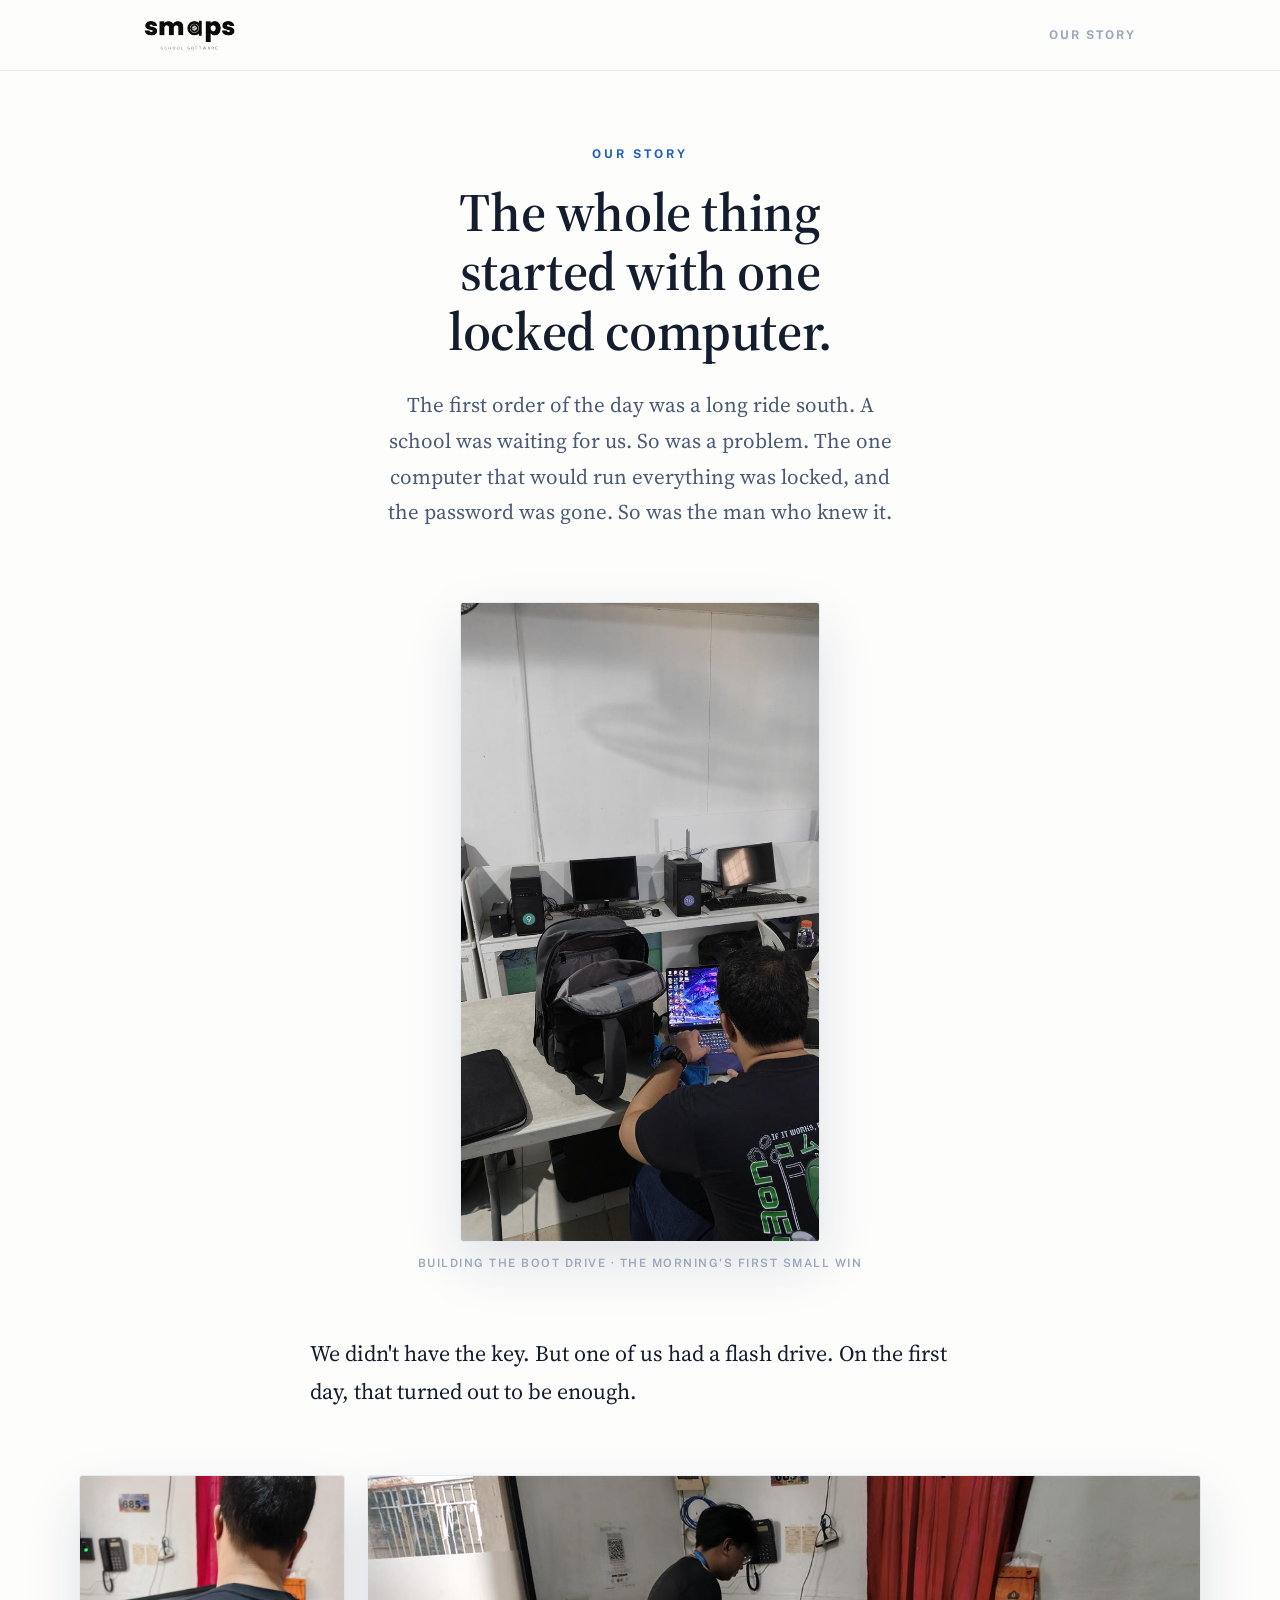
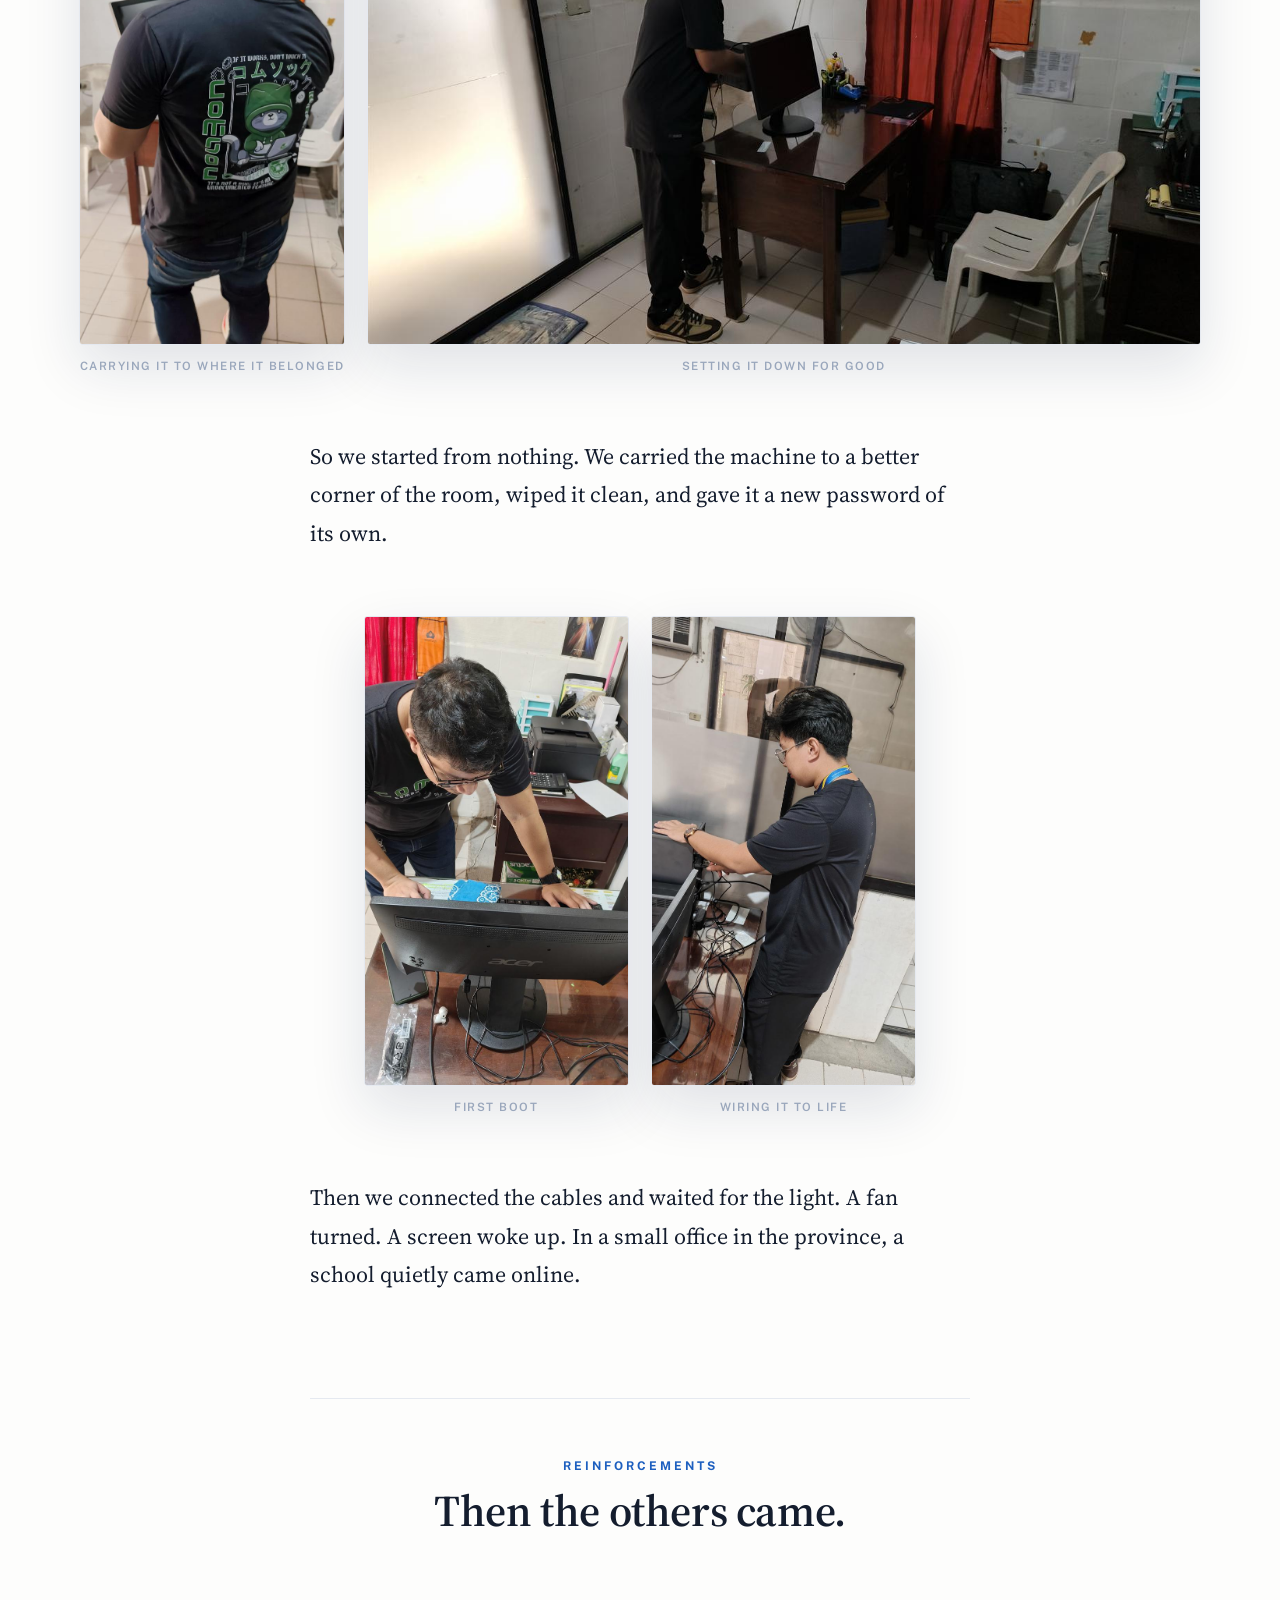
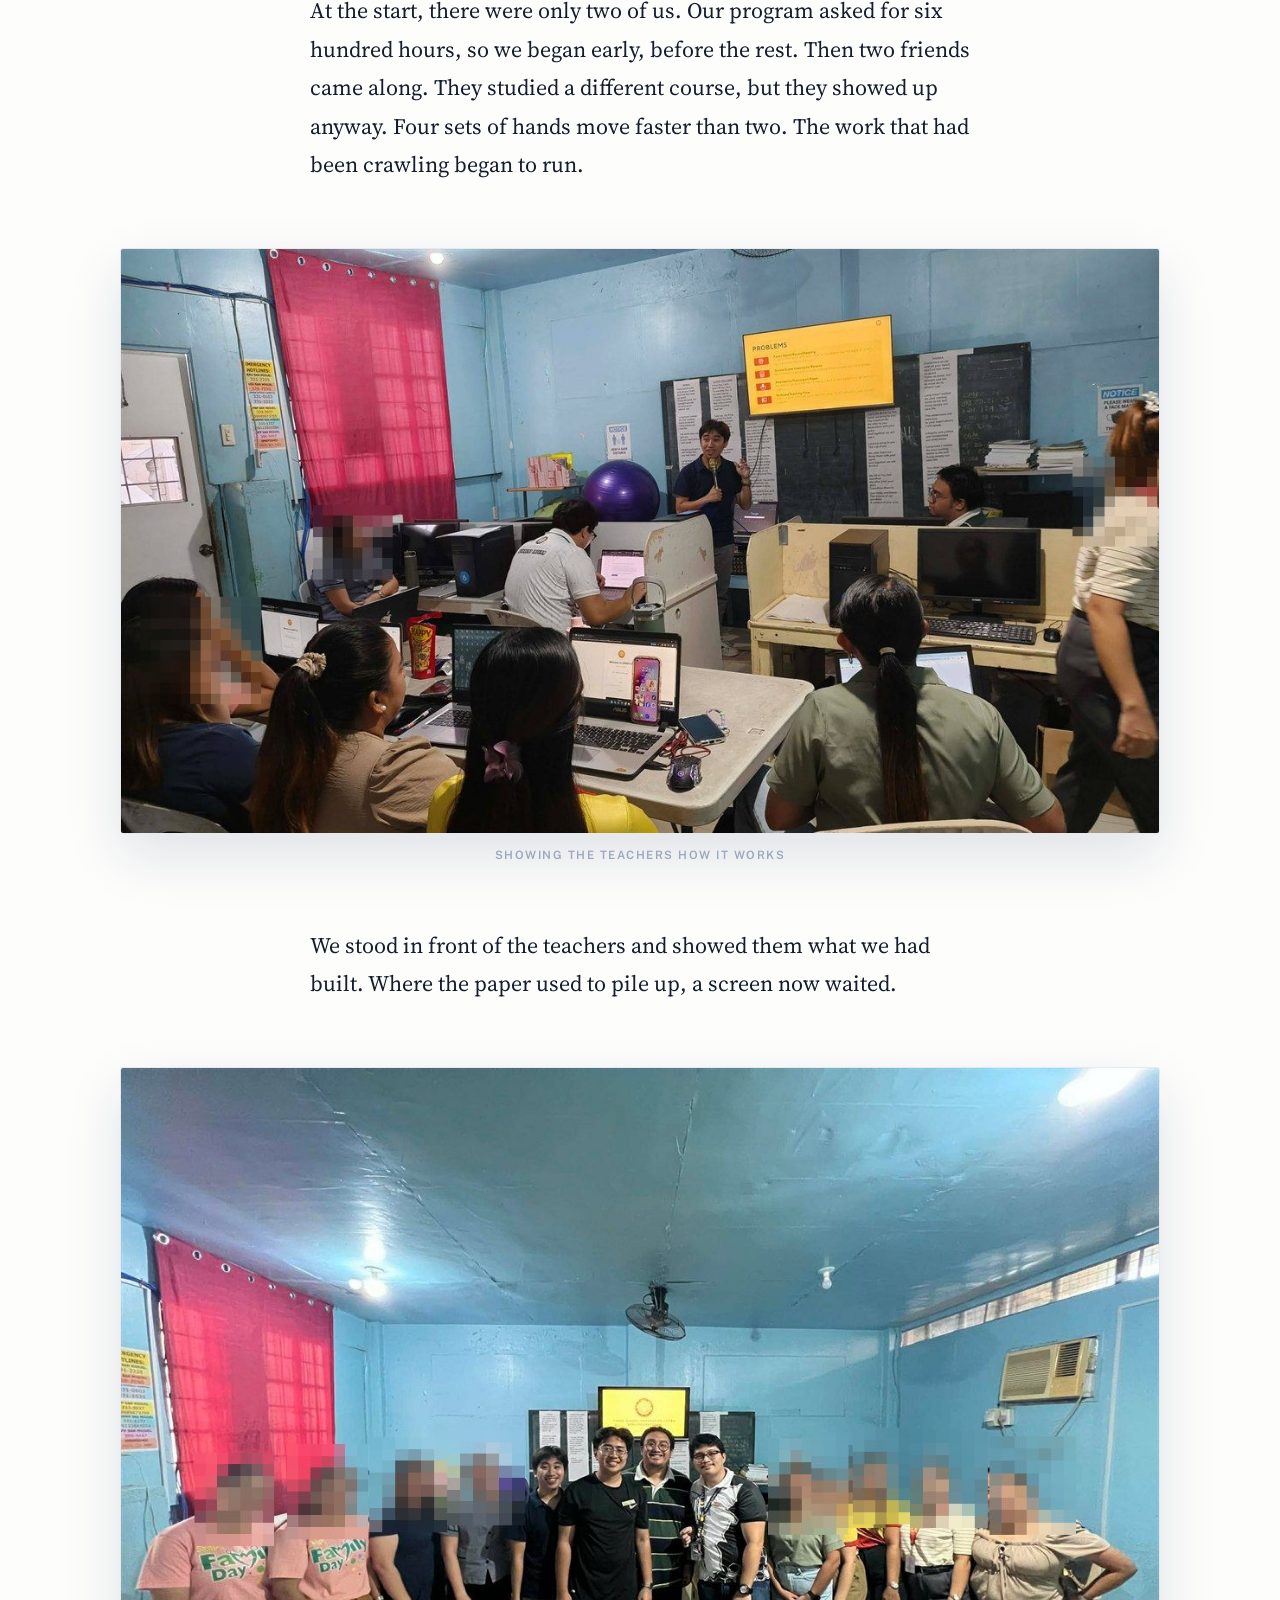
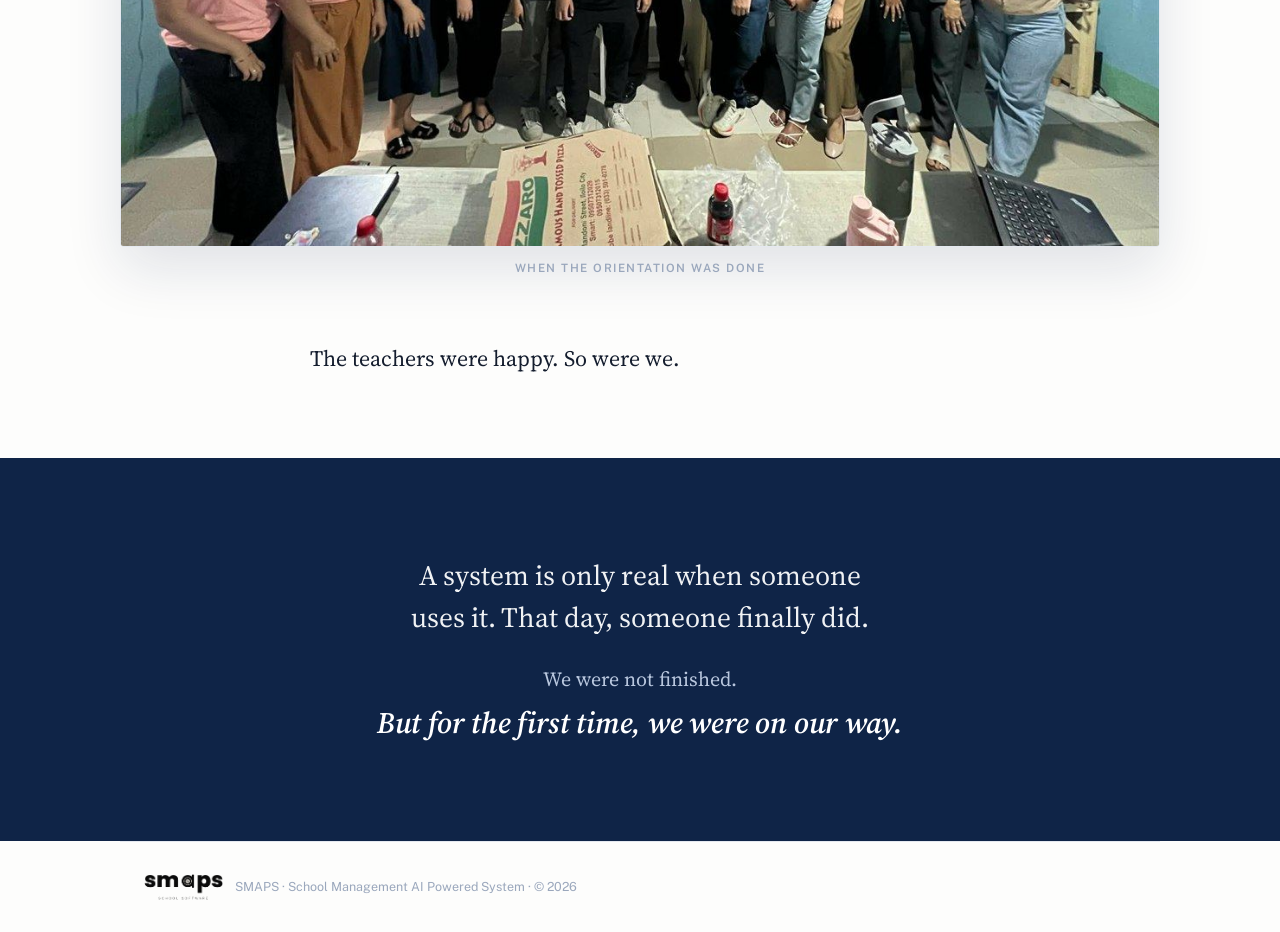
==== commit ec472077: "Remove base44 app URL from public site; drop unused design-system/ - Strip the live base44 app URL (" ====
--- a/story/index.html
+++ b/story/index.html
@@ -165,7 +165,7 @@
       <figcaption>When the orientation was done</figcaption>
     </figure>
 
-    <p class="beat col reveal">The teachers were smiling. So were we.</p>
+    <p class="beat col reveal">The teachers were happy. So were we.</p>
   </article>
 
   <section class="closing">
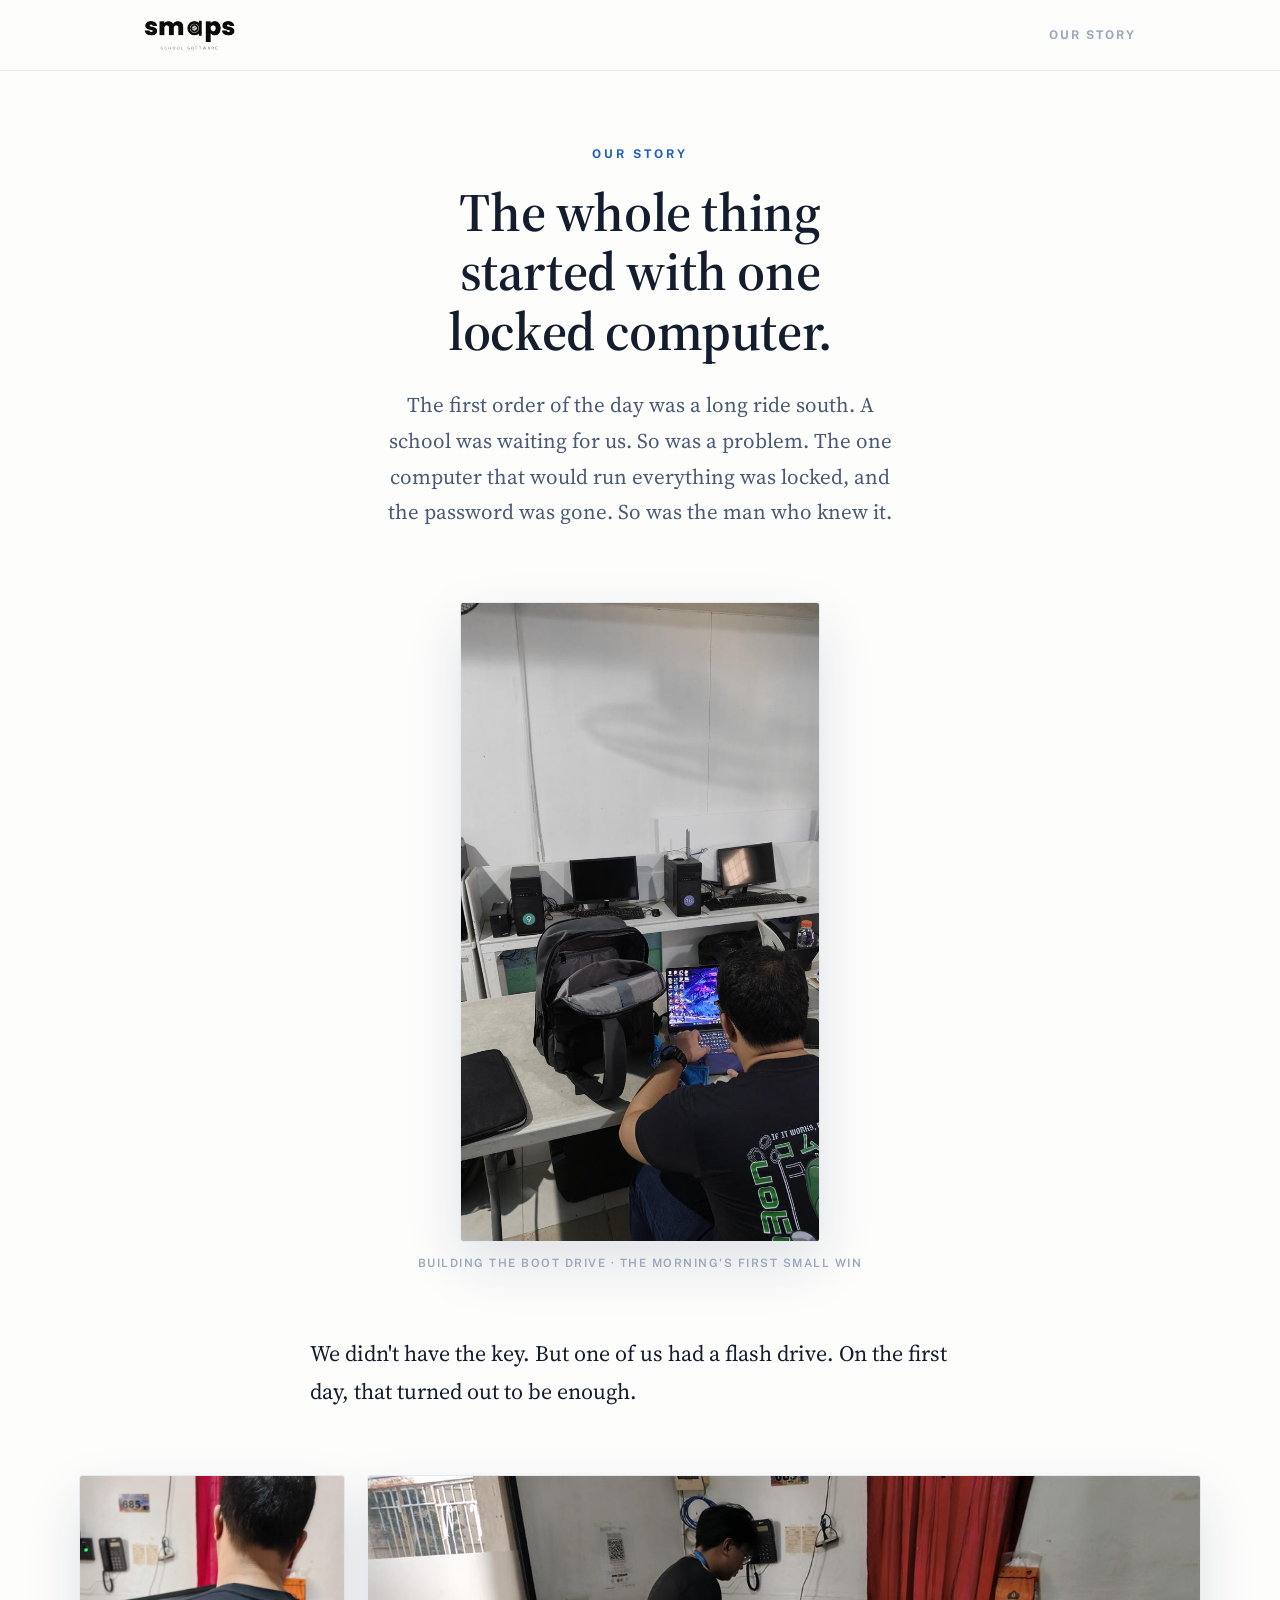
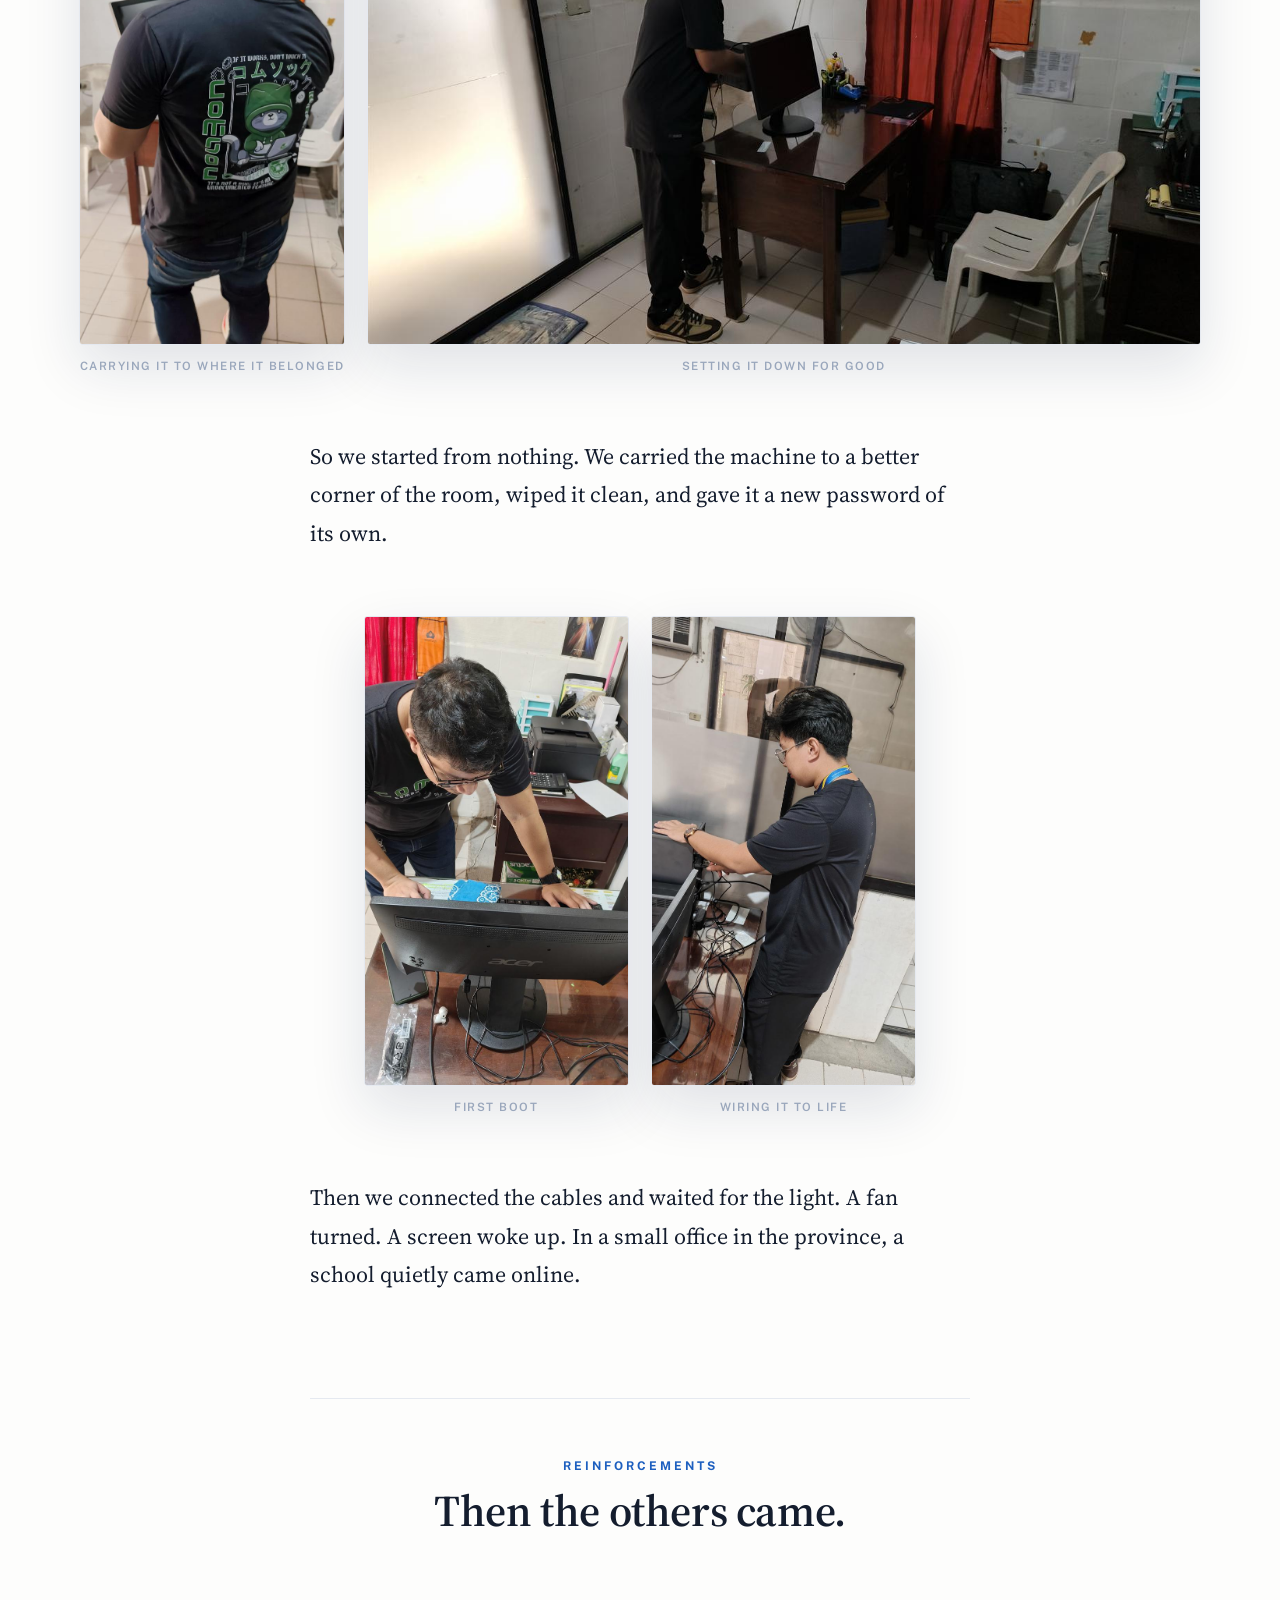
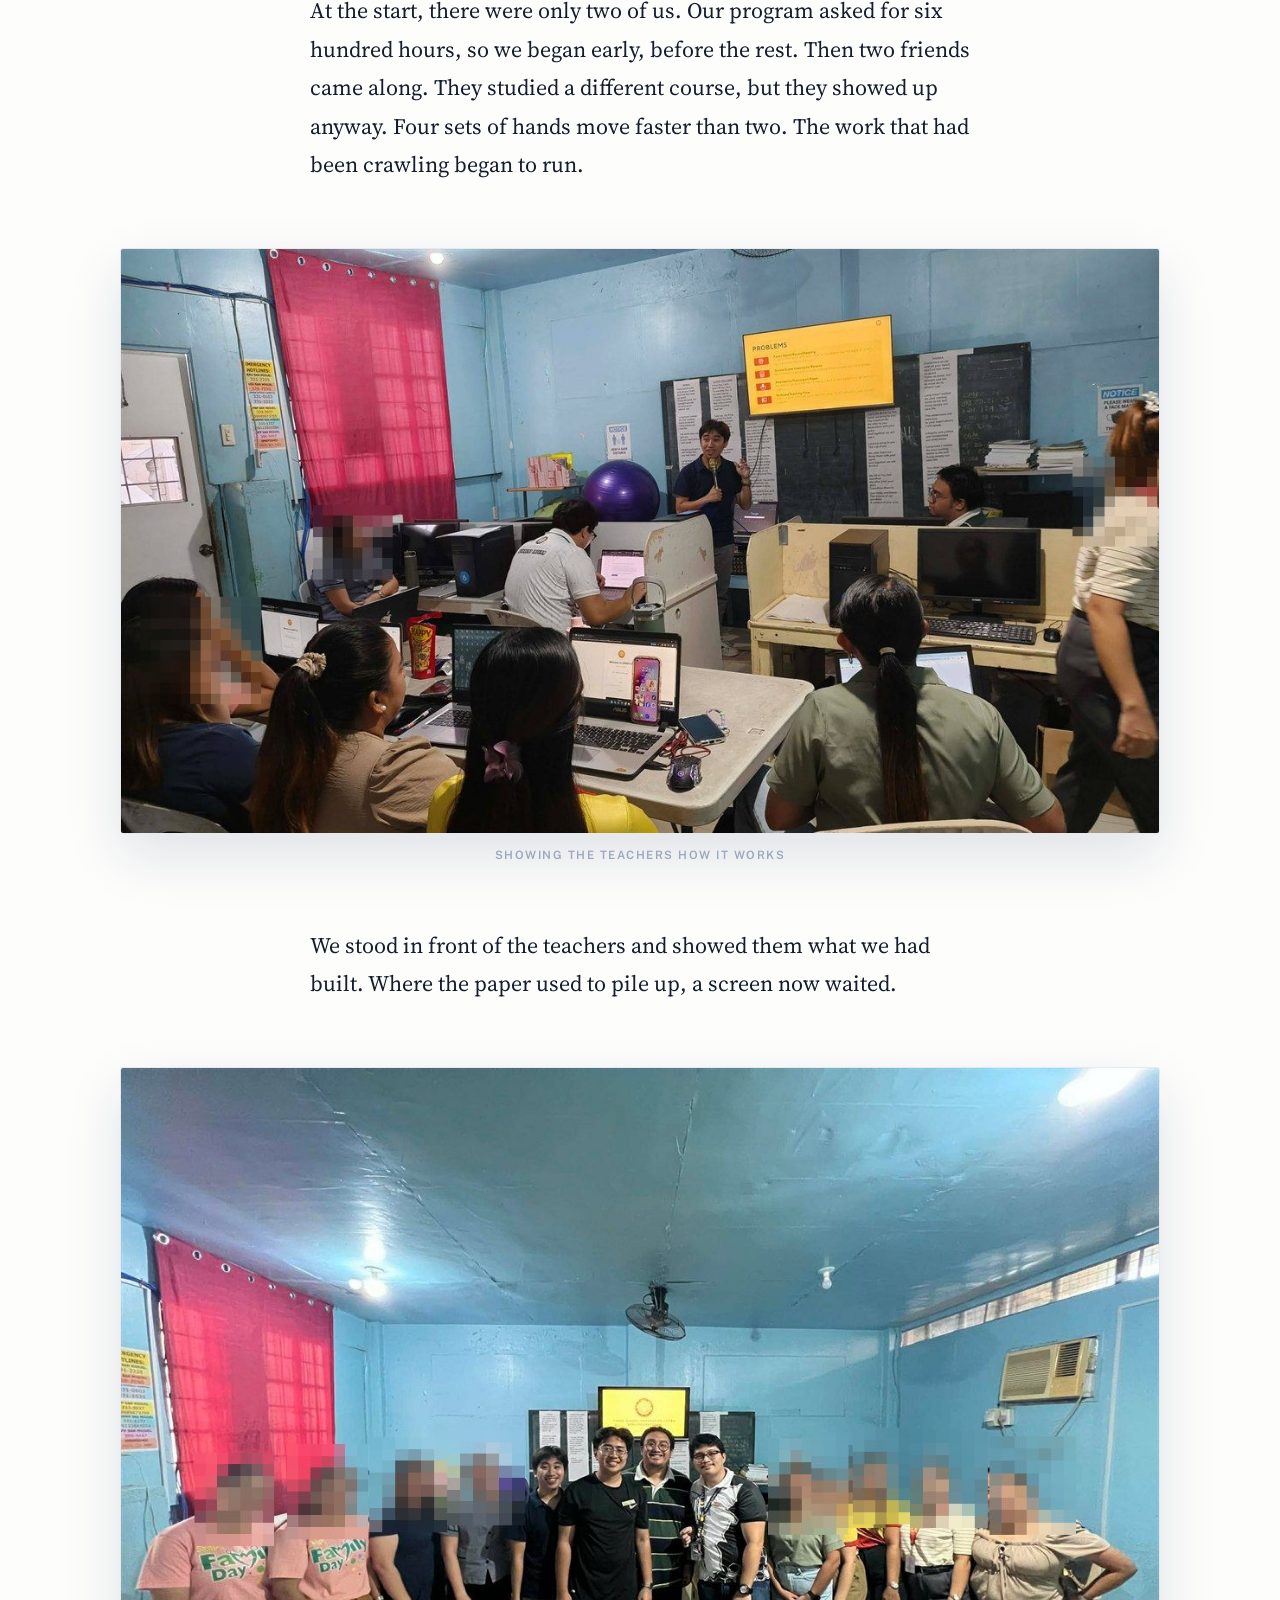
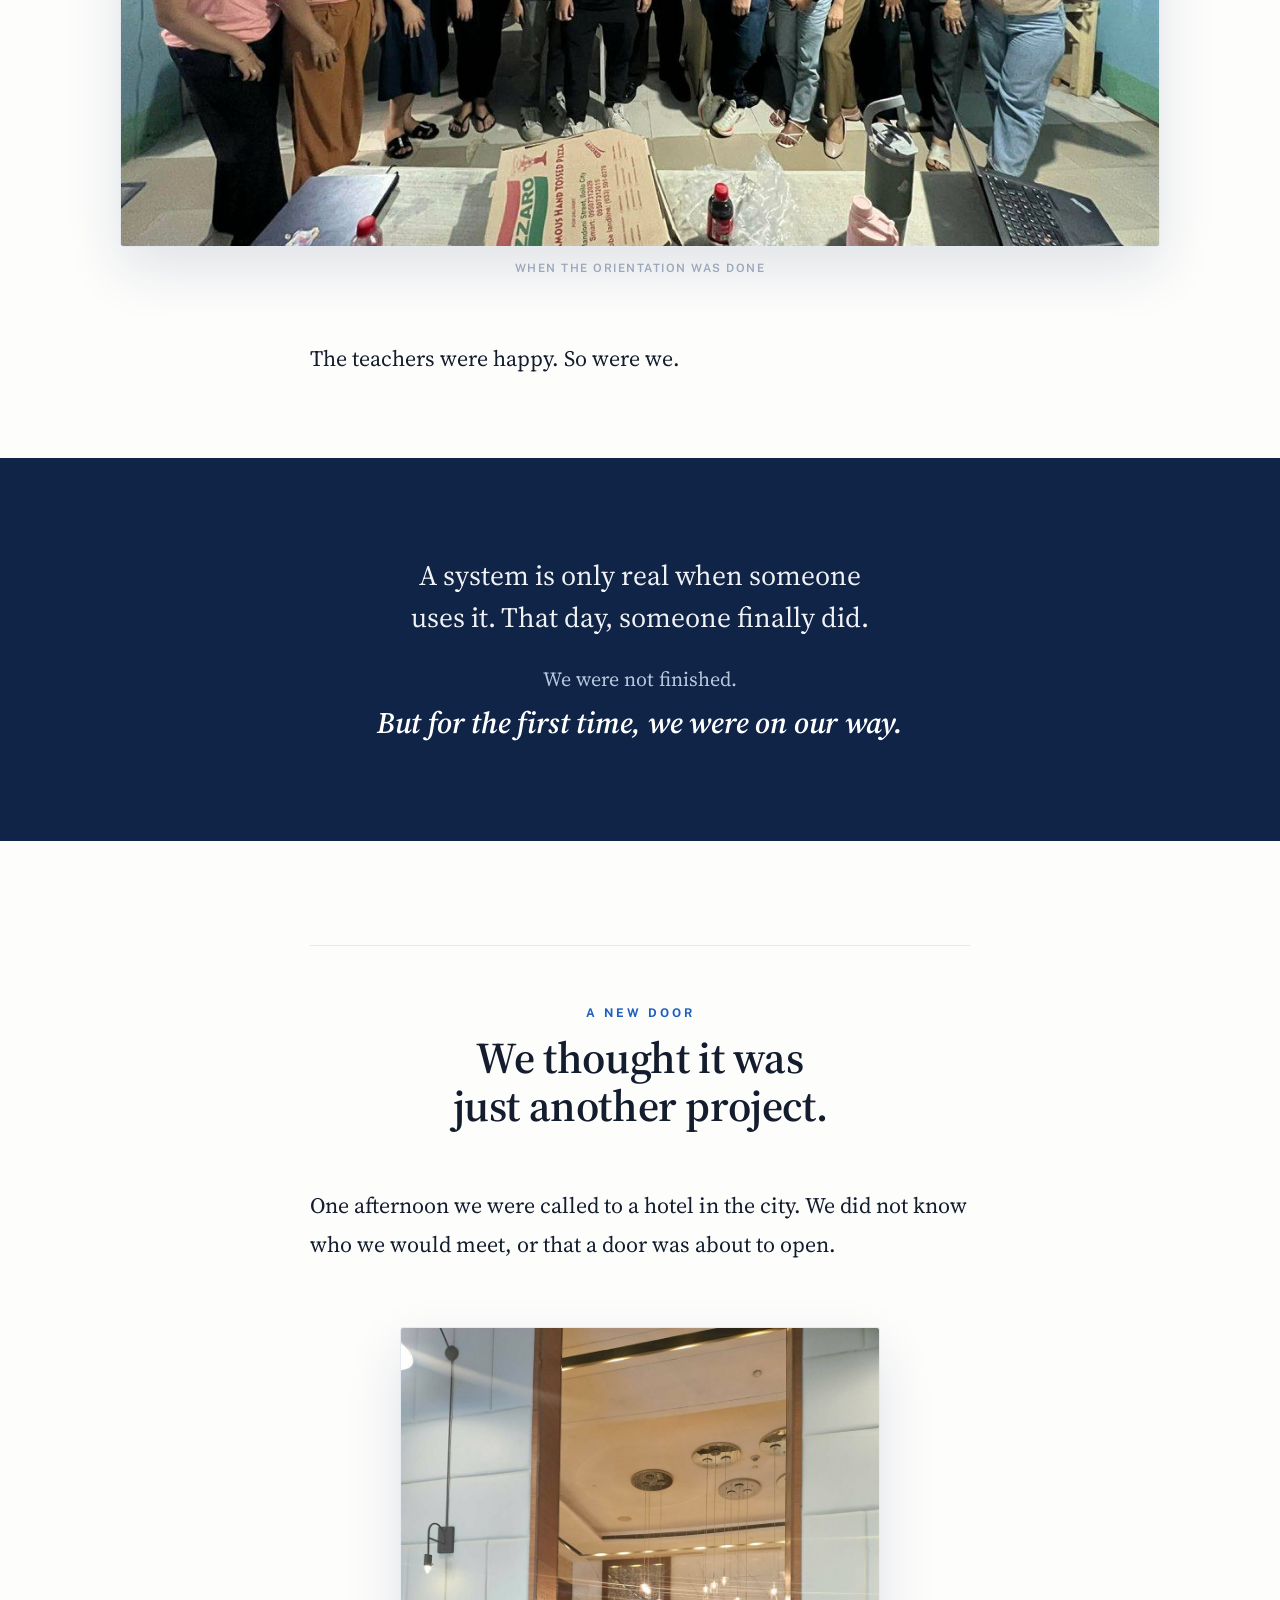
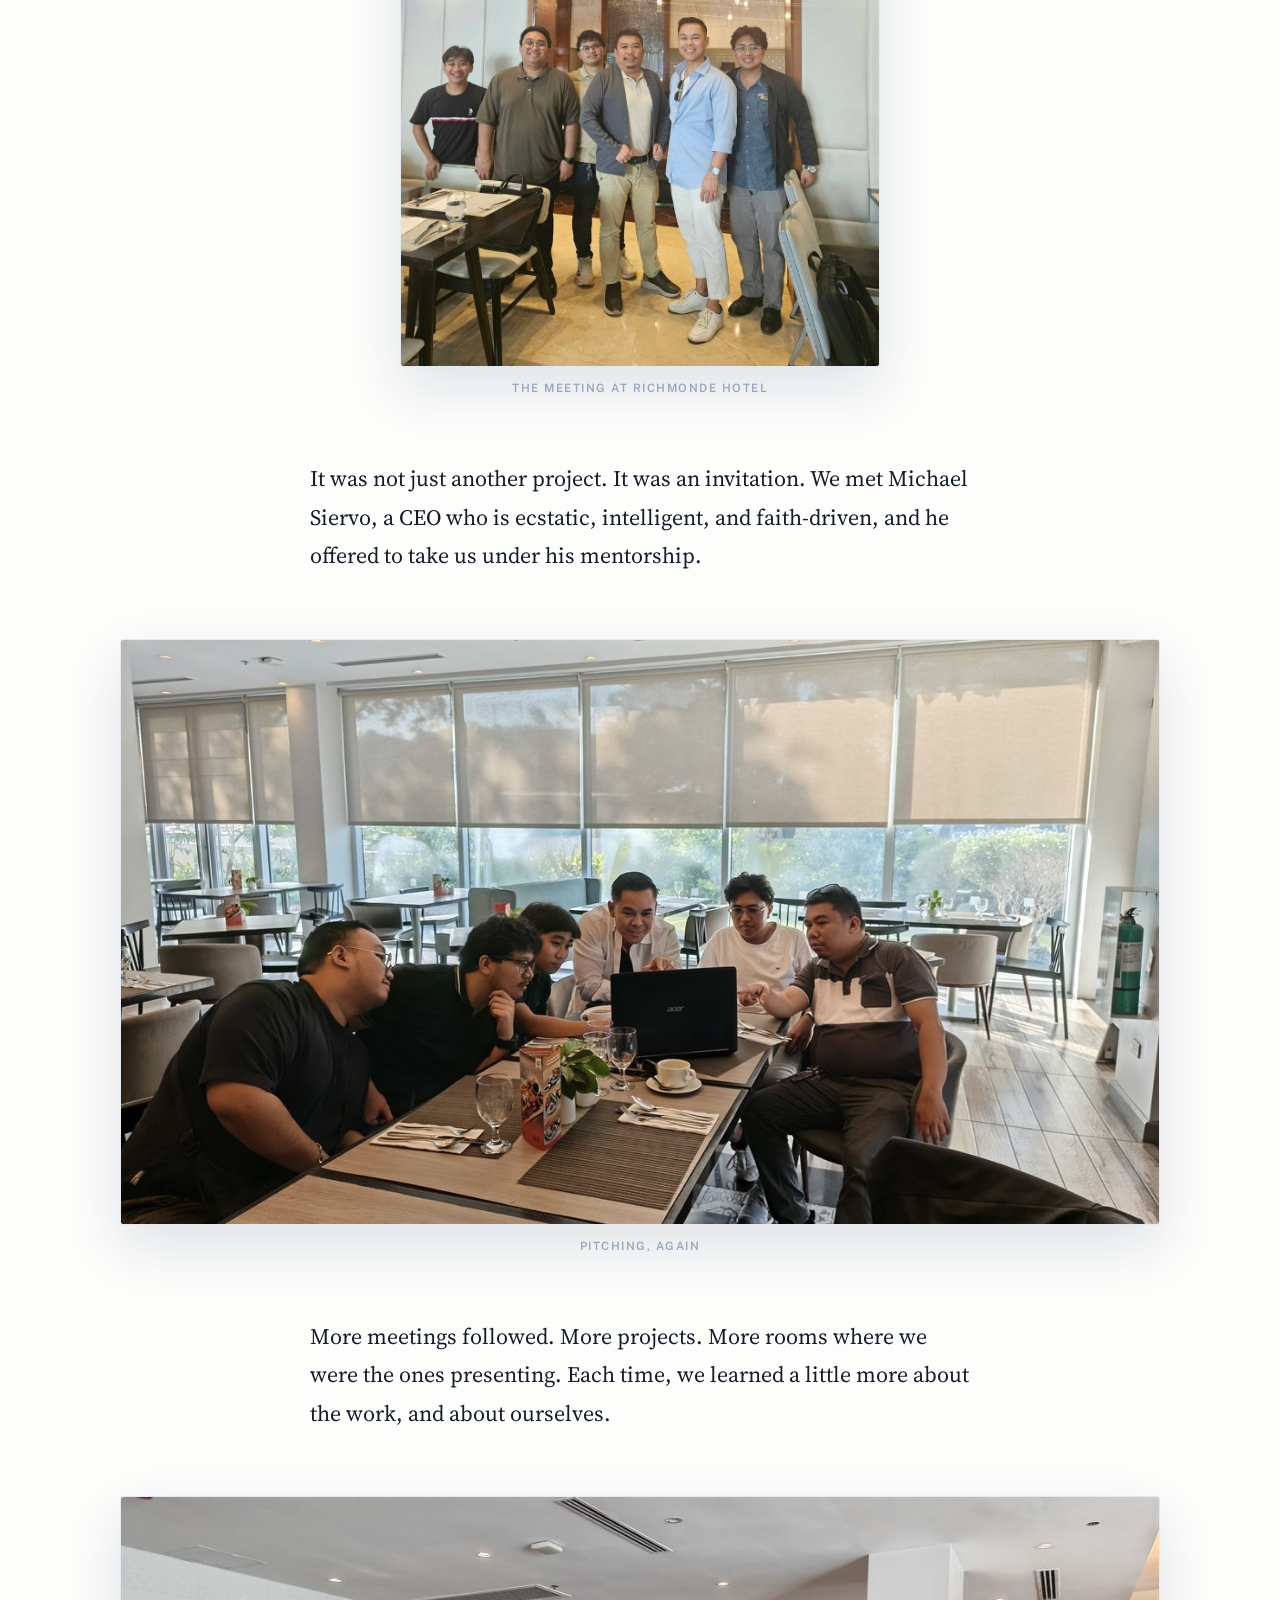
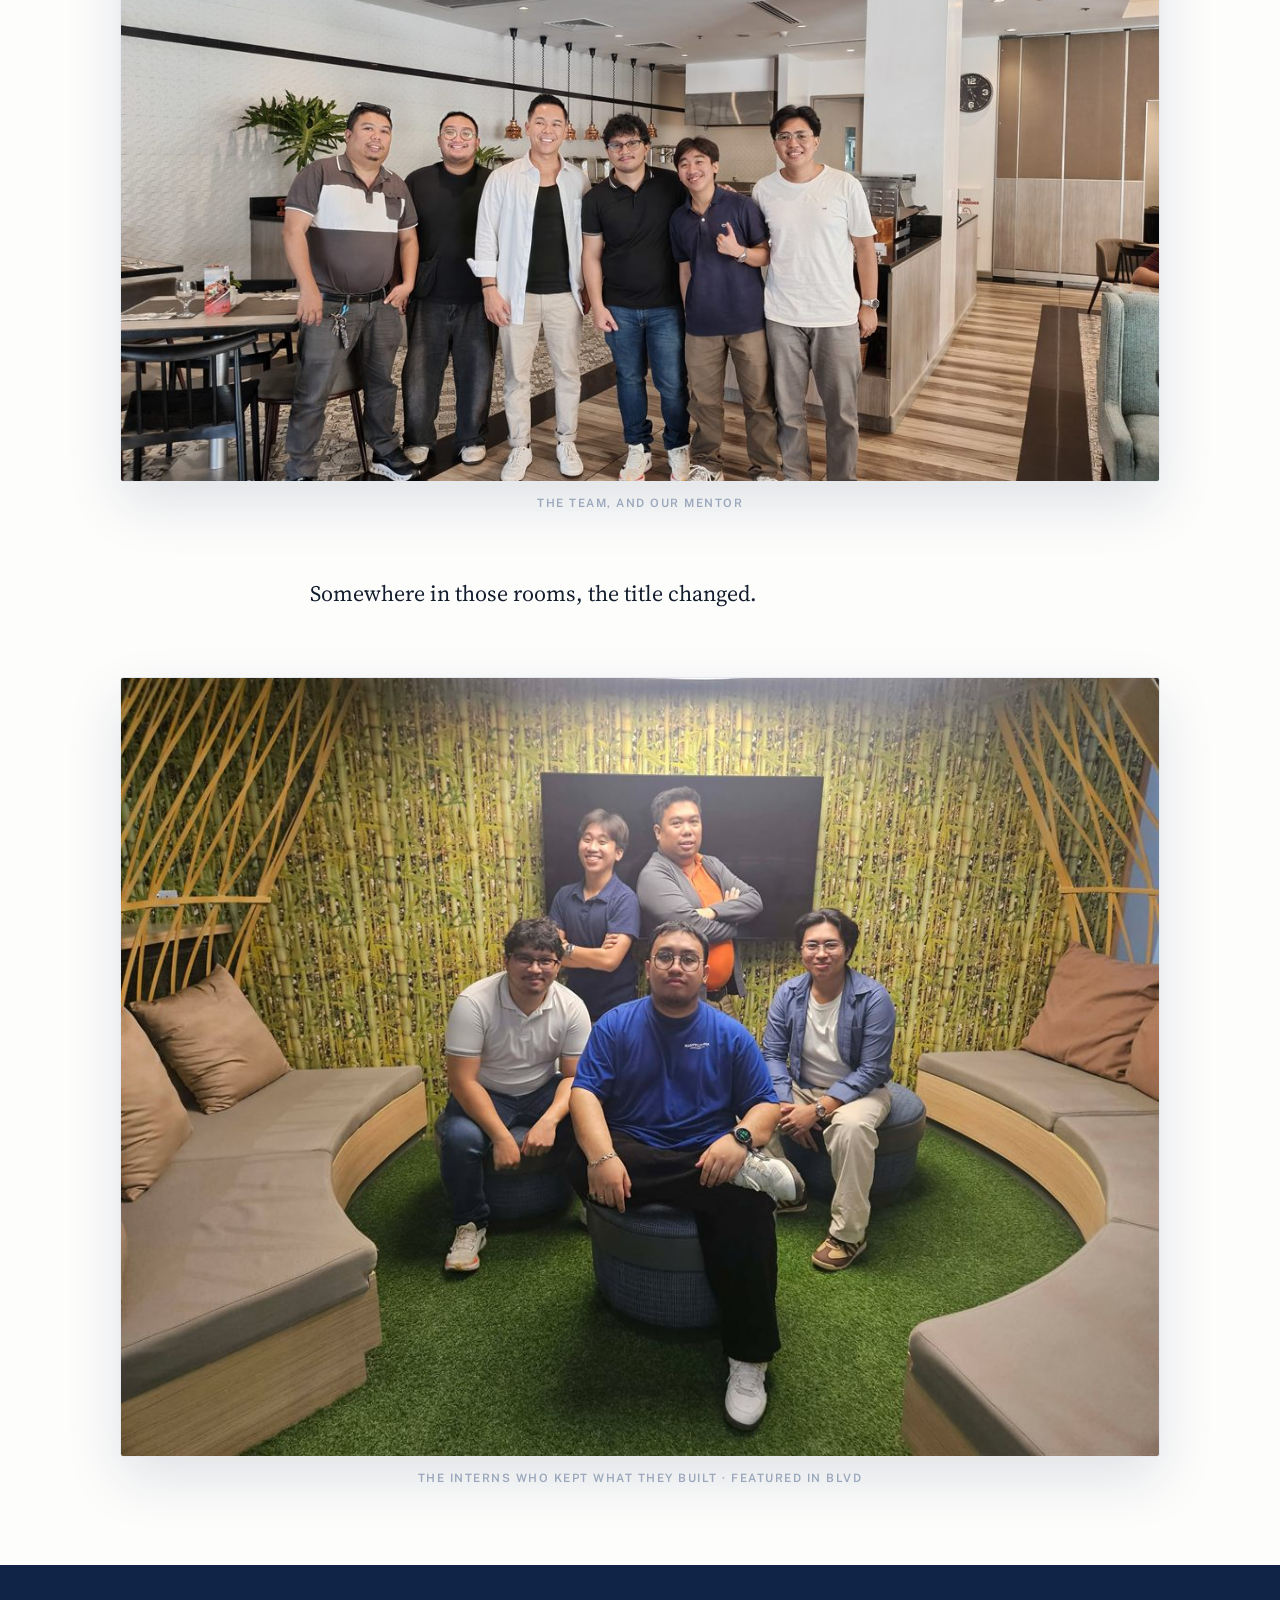
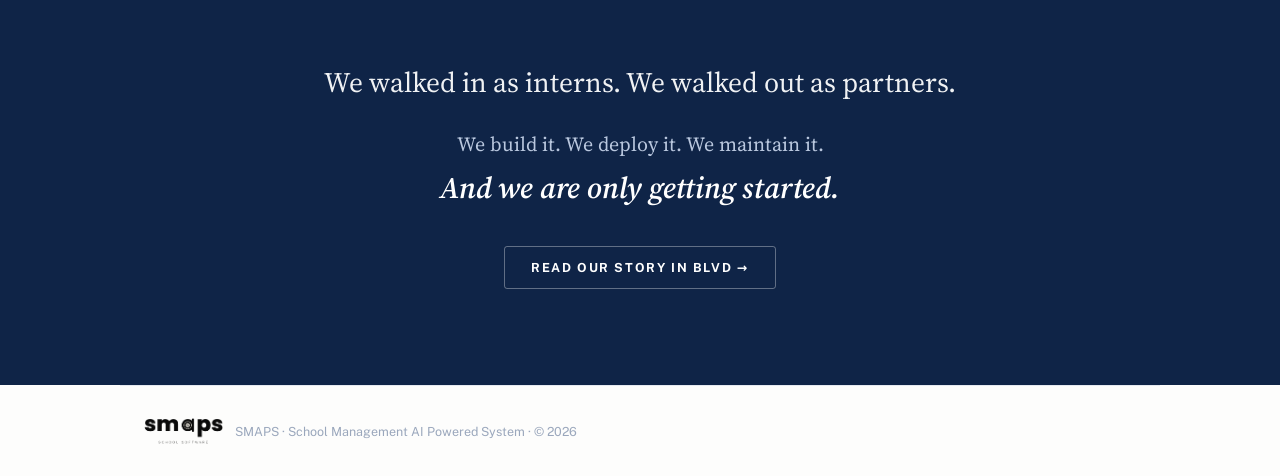
==== commit 9460c47e: "story: add third act — CEO mentorship, Richmonde meeting, interns to partners Adds the final chapter" ====
--- a/story/index.html
+++ b/story/index.html
@@ -68,6 +68,8 @@
     .closing-lead { font-family:var(--serif); font-size:clamp(22px, 3vw, 28px); line-height:1.5; color:rgba(255,255,255,0.94); margin:0 0 26px; text-wrap:balance; }
     .closing-tag { font-family:var(--serif); font-size:20px; line-height:1.5; color:var(--trust-label); margin:0; }
     .closing-tag em { display:block; margin-top:6px; font-style:italic; font-size:clamp(23px, 3.2vw, 30px); font-weight:600; color:#fff; letter-spacing:-0.2px; }
+    .closing-link { display:inline-block; margin-top:36px; font-family:var(--sans); font-size:12.5px; font-weight:700; letter-spacing:1.6px; text-transform:uppercase; color:#fff; text-decoration:none; border:1px solid rgba(255,255,255,0.34); border-radius:3px; padding:13px 26px; transition:background .2s ease, border-color .2s ease; }
+    .closing-link:hover { background:rgba(255,255,255,0.09); border-color:rgba(255,255,255,0.62); }
 
     /* footer */
     .site-footer { border-top:1px solid var(--border); max-width:var(--wide); margin:0 auto; padding:32px var(--pad); display:flex; align-items:center; gap:12px; }
@@ -175,6 +177,50 @@
     </div>
   </section>
 
+  <!-- ===== third act ===== -->
+  <article class="story">
+    <div class="chapter-break reveal">
+      <div class="eyebrow eyebrow-accent">A new door</div>
+      <h2 class="break-title">We thought it was just another project.</h2>
+    </div>
+
+    <p class="beat col reveal">One afternoon we were called to a hotel in the city. We did not know who we would meet, or that a door was about to open.</p>
+
+    <figure class="solo reveal">
+      <img src="/story/assets/richmonde.jpg" alt="The team standing together with CEO Michael Siervo at Richmonde Hotel">
+      <figcaption>The meeting at Richmonde Hotel</figcaption>
+    </figure>
+
+    <p class="beat col reveal">It was not just another project. It was an invitation. We met Michael Siervo, a CEO who is ecstatic, intelligent, and faith-driven, and he offered to take us under his mentorship.</p>
+
+    <figure class="figure-wide reveal">
+      <img src="/story/assets/pitch-1.jpg" alt="The team pitching around a laptop with their mentor at the table">
+      <figcaption>Pitching, again</figcaption>
+    </figure>
+
+    <p class="beat col reveal">More meetings followed. More projects. More rooms where we were the ones presenting. Each time, we learned a little more about the work, and about ourselves.</p>
+
+    <figure class="figure-wide reveal">
+      <img src="/story/assets/pitch-2.jpg" alt="The team standing together with their mentor after a meeting">
+      <figcaption>The team, and our mentor</figcaption>
+    </figure>
+
+    <p class="beat col reveal">Somewhere in those rooms, the title changed.</p>
+
+    <figure class="figure-wide reveal">
+      <img src="/story/assets/blvd-founders.jpg" alt="The SMAPS founders featured in a BLVD article">
+      <figcaption>The interns who kept what they built · featured in BLVD</figcaption>
+    </figure>
+  </article>
+
+  <section class="closing">
+    <div class="col">
+      <p class="closing-lead">We walked in as interns. We walked out as partners.</p>
+      <p class="closing-tag">We build it. We deploy it. We maintain it.<em>And we are only getting started.</em></p>
+      <a class="closing-link" href="https://blvd.ph/article/the-work-is-the-rsum-now" target="_blank" rel="noopener">Read our story in BLVD &rarr;</a>
+    </div>
+  </section>
+
   <footer class="site-footer">
     <img class="footer-logo" src="/story/assets/logo.png" alt="SMAPS — School Management AI Powered System">
     <span>SMAPS · School Management AI Powered System · © 2026</span>
